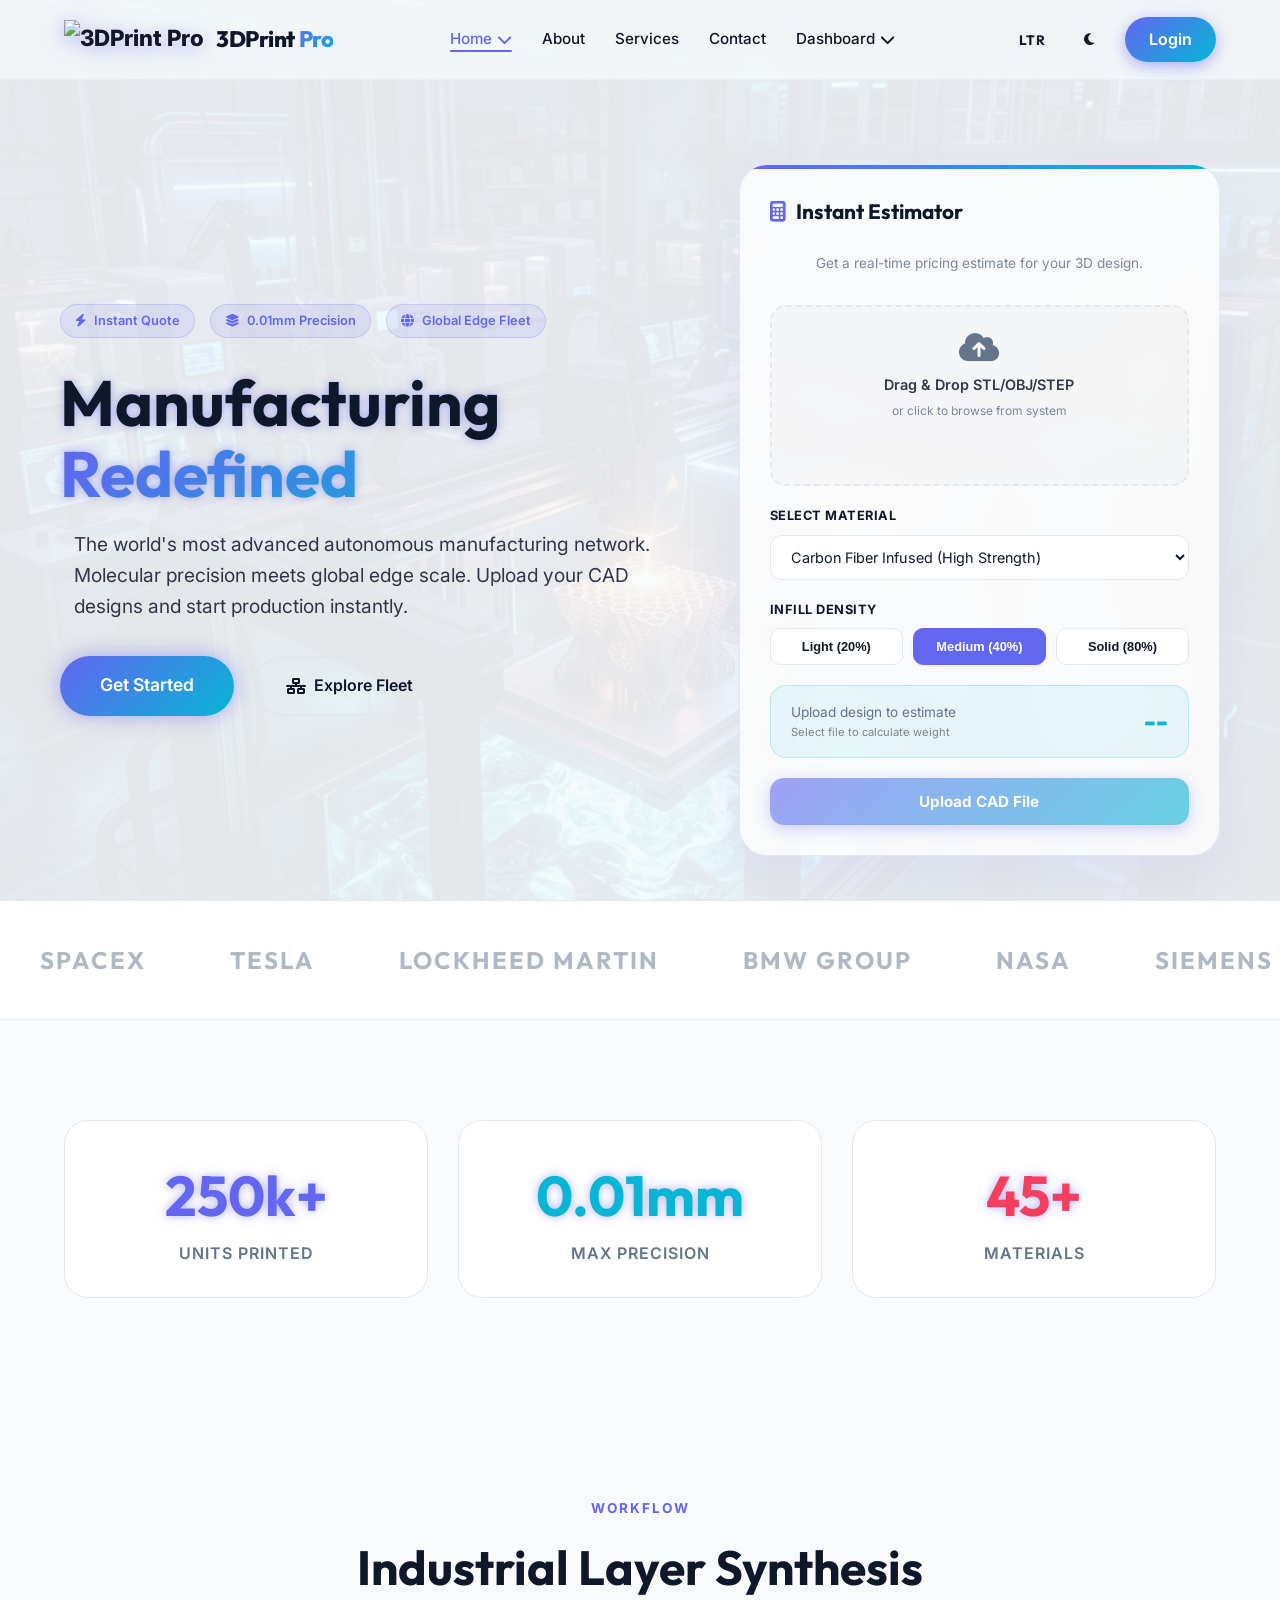
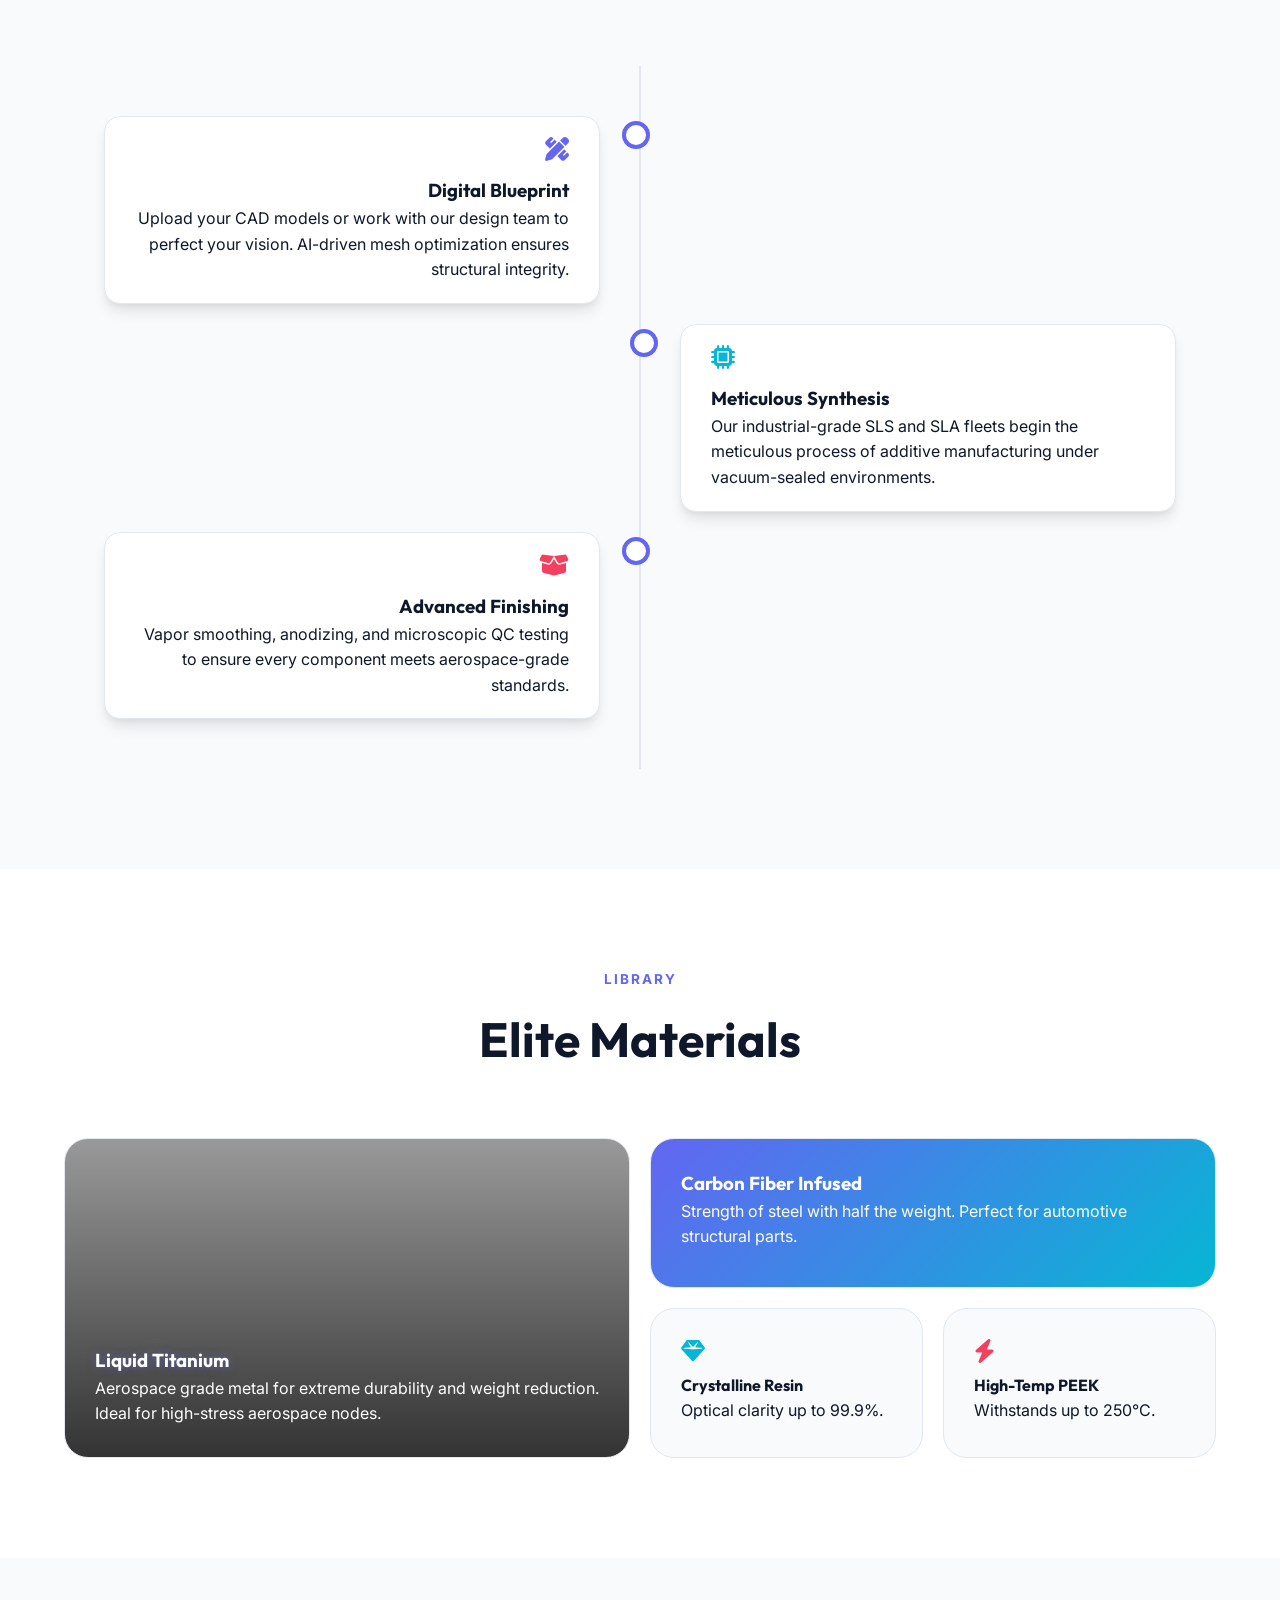
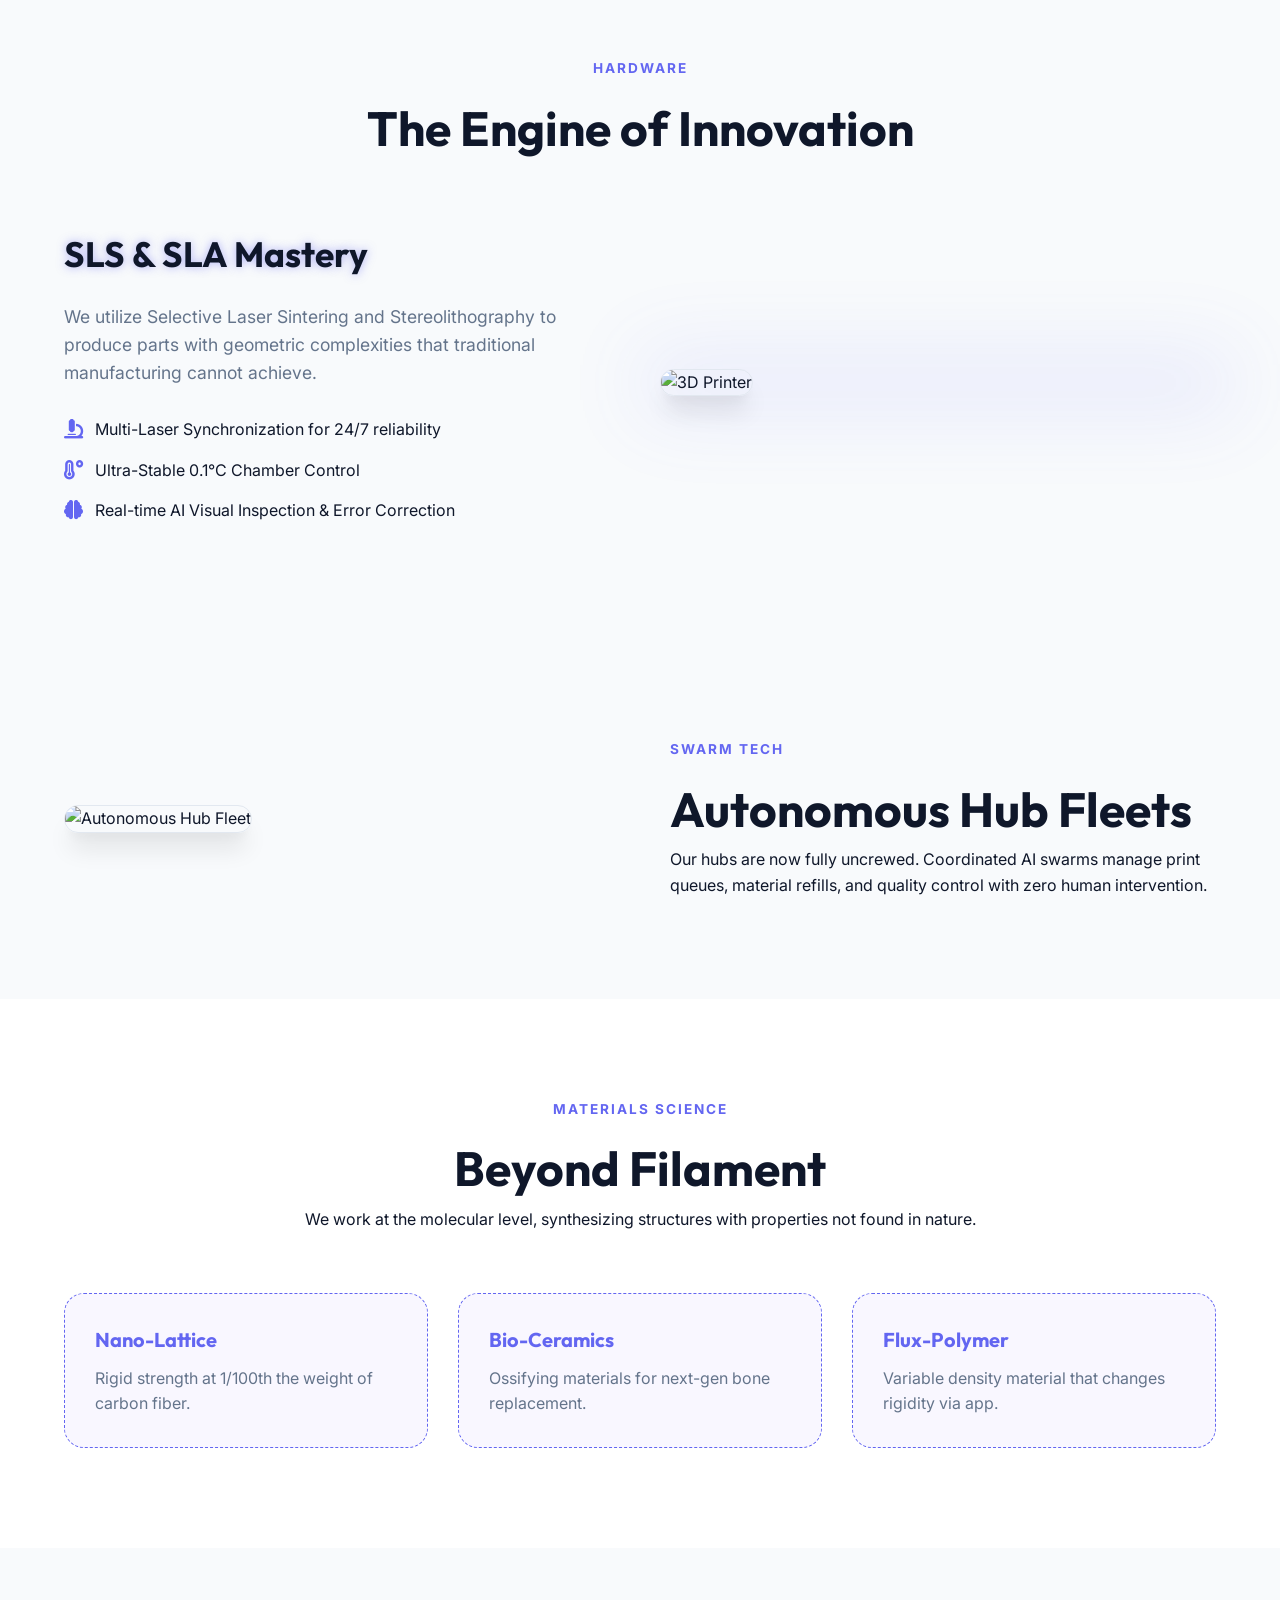
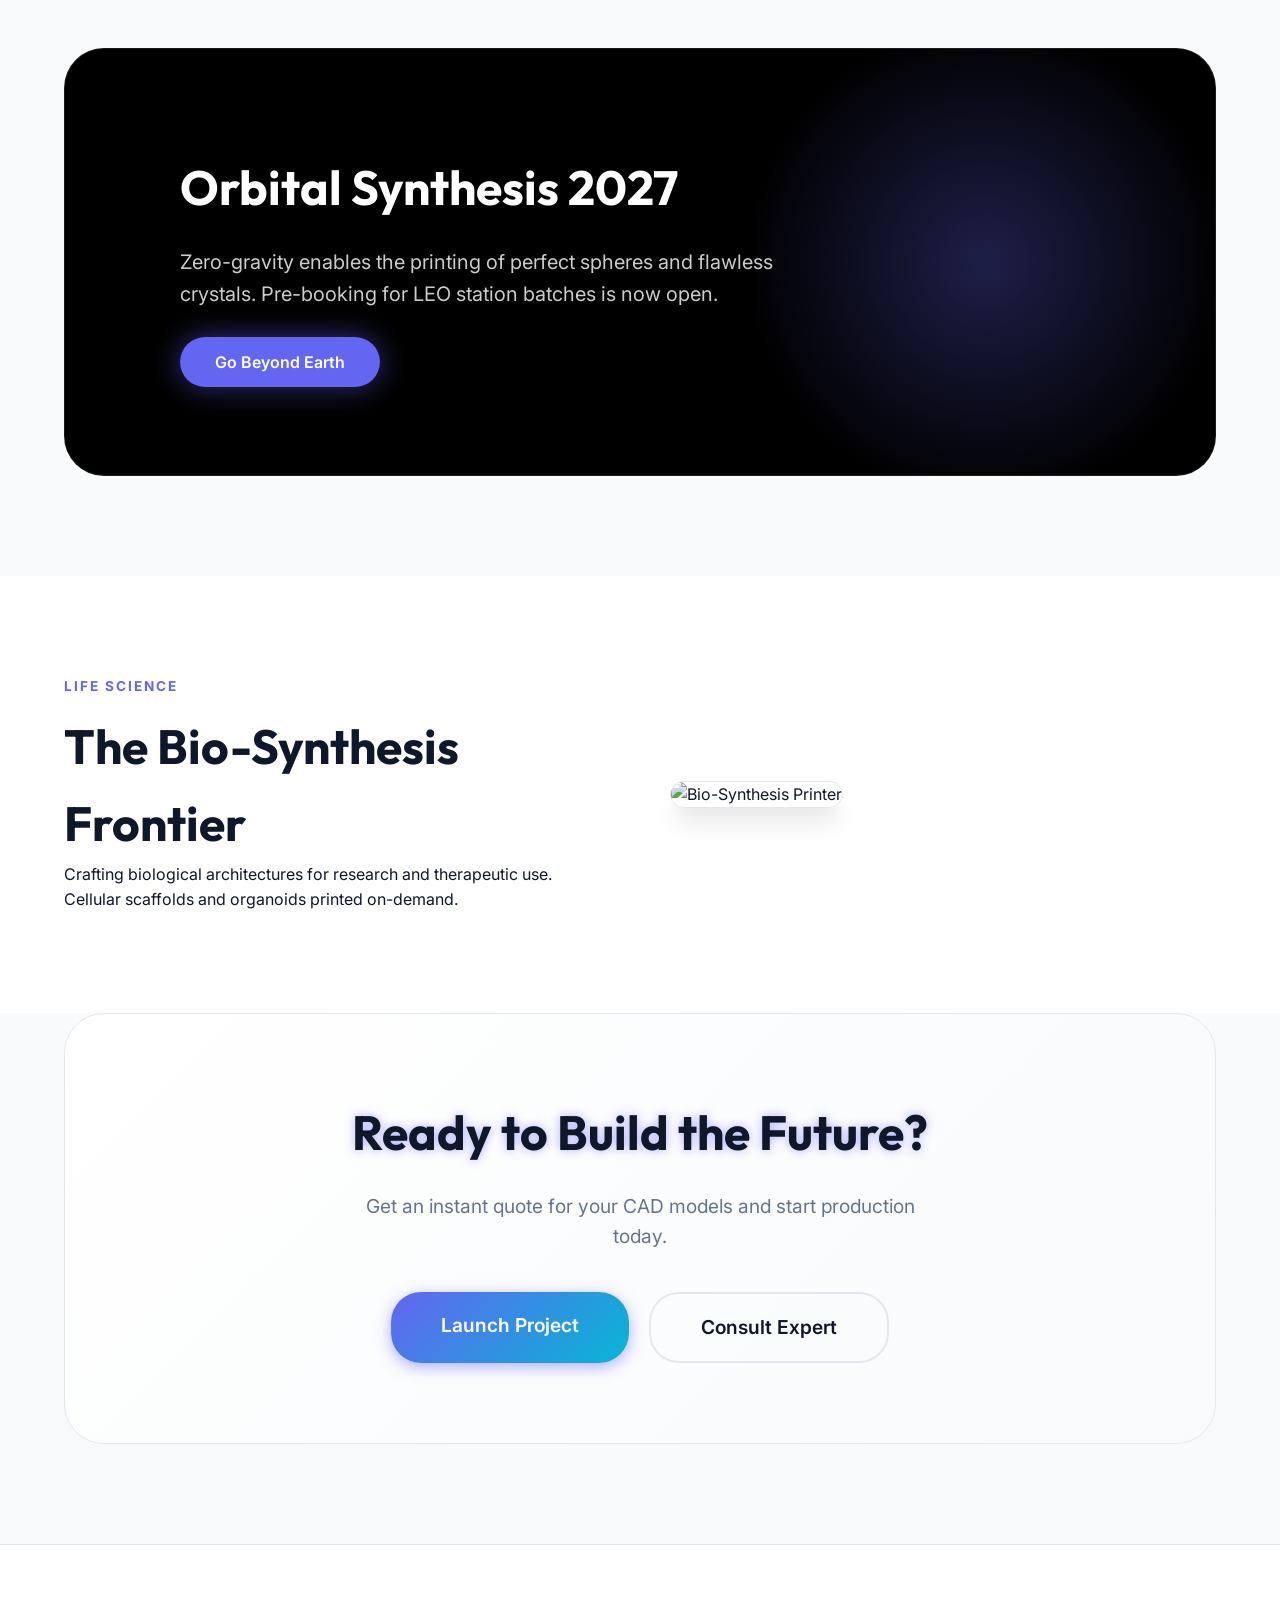
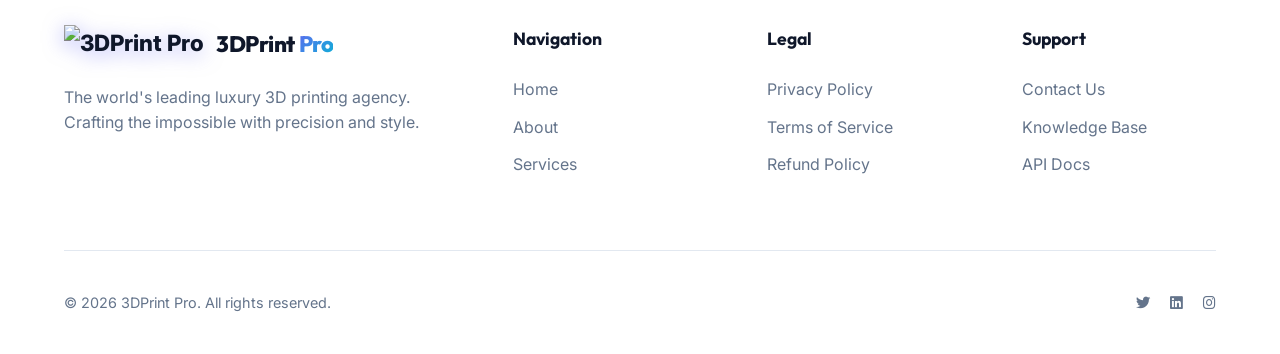
==== index.html @ a1fadb9b "Commit current website updates and assets" ====
<!DOCTYPE html>
<html lang="en">

<head>
    <meta charset="UTF-8">
    <meta name="viewport" content="width=device-width, initial-scale=1.0">
    <title>3DPrint Pro | The Future of Manufacturing</title>
    <link rel="icon" type="image/svg+xml" href="logo-icon.svg">
    <meta name="description"
        content="Premium 3D printing services with industrial precision and luxury design. Explore the future of additive manufacturing.">
    <style>
        html,
        body {
            overflow-x: hidden !important;
            max-width: 100% !important;
        }

        * {
            box-sizing: border-box;
            min-width: 0;
        }
    </style>
    <!-- Font Awesome for icons -->
    <link rel="stylesheet" href="https://cdnjs.cloudflare.com/ajax/libs/font-awesome/6.4.0/css/all.min.css">
    <link rel="stylesheet" href="index.css">
</head>

<body>

    <header>
        <a href="index.html" class="logo">
            <img src="logo-icon.svg" alt="3DPrint Pro" class="logo-icon">
            <span class="logo-text">3DPrint <span class="text-accent">Pro</span></span>
        </a>

        <nav>
            <div class="nav-item">
                <a href="#" class="nav-link active">Home <i class="fas fa-chevron-down"></i></a>
                <div class="dropdown">
                    <a href="index.html" class="dropdown-link">Home 1 (Enterprise Portal)</a>
                    <a href="home2.html" class="dropdown-link">Home 2 (Futuristic Hub)</a>
                </div>
            </div>
            <div class="nav-item">
                <a href="about.html" class="nav-link">About</a>
            </div>
            <div class="nav-item">
                <a href="services.html" class="nav-link">Services</a>
            </div>
            <div class="nav-item">
                <a href="contact.html" class="nav-link">Contact</a>
            </div>
            <div class="nav-item">
                <a href="user-dashboard.html" class="nav-link">Dashboard <i class="fas fa-chevron-down"></i></a>
                <div class="dropdown">
                    <a href="user-dashboard.html" class="dropdown-link">User Dashboard</a>
                    <a href="admin-dashboard.html" class="dropdown-link">Admin Dashboard</a>
                </div>
            </div>
        </nav>

        <div class="header-right">
            <button class="icon-btn" id="rtl-toggle" title="Switch RTL/LTR">LTR</button>
            <button class="icon-btn" id="theme-toggle" title="Toggle Theme"><i class="fas fa-moon"></i></button>
            <a href="login.html" class="login-btn">Login</a>
            <button class="hamburger" id="hamburger" aria-label="Toggle menu">
                <span></span><span></span><span></span>
            </button>
        </div>
    </header>

    <!-- Mobile Nav Drawer -->
    <div class="mobile-nav" id="mobile-nav">
        <div class="mobile-nav-overlay" id="mobile-nav-overlay"></div>
        <div class="mobile-nav-drawer">
            <button class="mobile-nav-link active" onclick="toggleMobileSub('home-sub',this)">
                Home <i class="fas fa-chevron-down"></i>
            </button>
            <div class="mobile-sub-group" id="home-sub">
                <a href="index.html" class="mobile-sub-link">Home 1 (Enterprise Portal)</a>
                <a href="home2.html" class="mobile-sub-link">Home 2 (Futuristic Hub)</a>
            </div>
            <a href="about.html" class="mobile-nav-link">About</a>
            <a href="services.html" class="mobile-nav-link">Services</a>
            <a href="contact.html" class="mobile-nav-link">Contact</a>
            <button class="mobile-nav-link" onclick="toggleMobileSub('dash-sub',this)">
                Dashboard <i class="fas fa-chevron-down"></i>
            </button>
            <div class="mobile-sub-group" id="dash-sub">
                <a href="user-dashboard.html" class="mobile-sub-link">User Dashboard</a>
                <a href="admin-dashboard.html" class="mobile-sub-link">Admin Dashboard</a>
            </div>
            <div class="mobile-nav-footer">
                <a href="login.html" class="login-btn" style="flex:1; text-align:center;">Login</a>
            </div>
        </div>
    </div>

    <main>
        <!-- Section 1: Hero -->
        <section class="hero cyber-grid" id="home" style="display: flex; align-items: center; justify-content: center; padding: 120px 0 80px;">
            <div class="hero-split-container reveal">
                <div class="hero-info-panel">
                    <div class="hero-badges">
                        <div class="hero-badge"><i class="fas fa-bolt"></i> Instant Quote</div>
                        <div class="hero-badge"><i class="fas fa-layer-group"></i> 0.01mm Precision</div>
                        <div class="hero-badge"><i class="fas fa-globe"></i> Global Edge Fleet</div>
                    </div>
                    <h1 class="glow-text">Manufacturing <br><span style="background: linear-gradient(135deg, var(--primary), var(--secondary)); -webkit-background-clip: text; -webkit-text-fill-color: transparent; background-clip: text;">Redefined</span></h1>
                    <p>The world's most advanced autonomous manufacturing network. Molecular precision meets global edge scale. Upload your CAD designs and start production instantly.</p>
                    <div style="display: flex; gap: 20px; flex-wrap: wrap;">
                        <a href="register.html" class="login-btn" style="padding: 15px 40px; font-size: 1.1rem; box-shadow: 0 0 20px var(--primary-glow);">Get Started</a>
                        <a href="services.html" class="secondary-btn" style="padding: 15px 30px;">
                            <i class="fas fa-network-wired"></i> Explore Fleet
                        </a>
                    </div>
                </div>

                <div class="mini-quote-card" id="mini-estimator-card">
                    <h3><i class="fas fa-calculator" style="color: var(--primary);"></i> Instant Estimator</h3>
                    <p style="font-size: 0.85rem; color: var(--text-muted); margin-bottom: 10px;">Get a real-time pricing estimate for your 3D design.</p>

                    <!-- Drag & Drop Zone -->
                    <div class="quote-upload-zone" id="quote-drop-zone">
                        <i class="fas fa-cloud-upload-alt"></i>
                        <p style="font-size: 0.9rem; font-weight: 600; margin-bottom: 5px;">Drag & Drop STL/OBJ/STEP</p>
                        <p style="font-size: 0.75rem; color: var(--text-muted);">or click to browse from system</p>
                        <input type="file" id="quote-file-input" accept=".stl,.obj,.step,.stp" style="display: none;">
                    </div>

                    <!-- File Info (Hidden by default) -->
                    <div class="quote-file-info" id="quote-file-info-panel">
                        <div style="display: flex; align-items: center; gap: 8px;">
                            <i class="fas fa-file-alt" style="color: var(--primary); font-size: 1.1rem;"></i>
                            <span id="quote-file-name" style="font-weight: 600; text-overflow: ellipsis; overflow: hidden; white-space: nowrap; max-width: 180px;">model.stl</span>
                        </div>
                        <button id="quote-file-remove" style="background: none; border: none; color: var(--accent); cursor: pointer; padding: 4px;"><i class="fas fa-times"></i></button>
                    </div>

                    <!-- Material Picker -->
                    <div>
                        <label style="font-size: 0.8rem; font-weight: 700; margin-bottom: 8px; display: block; text-transform: uppercase; letter-spacing: 0.5px;">Select Material</label>
                        <select class="quote-select" id="quote-material-select">
                            <option value="pla" data-rate="0.15">PLA+ (Standard Glossy)</option>
                            <option value="carbon" data-rate="0.45" selected>Carbon Fiber Infused (High Strength)</option>
                            <option value="titanium" data-rate="1.20">Liquid Titanium (Aerospace Metal)</option>
                            <option value="resin" data-rate="0.55">Crystalline Resin (Clear Optical)</option>
                            <option value="peek" data-rate="0.95">High-Temp PEEK (Industrial Grade)</option>
                        </select>
                    </div>

                    <!-- Infill Density -->
                    <div>
                        <label style="font-size: 0.8rem; font-weight: 700; margin-bottom: 8px; display: block; text-transform: uppercase; letter-spacing: 0.5px;">Infill Density</label>
                        <div class="quote-infill-options">
                            <button type="button" class="quote-infill-btn" data-infill="0.2">Light (20%)</button>
                            <button type="button" class="quote-infill-btn active" data-infill="0.4">Medium (40%)</button>
                            <button type="button" class="quote-infill-btn" data-infill="0.8">Solid (80%)</button>
                        </div>
                    </div>

                    <!-- Estimated Price Box -->
                    <div class="quote-price-box">
                        <div class="quote-price-label">
                            <div id="quote-price-title">Upload design to estimate</div>
                            <div id="quote-calc-details">Select file to calculate weight</div>
                        </div>
                        <div class="quote-price-value" id="quote-price-display">--</div>
                    </div>

                    <!-- Action Button -->
                    <button class="quote-submit-btn" id="quote-submit-btn" style="opacity: 0.6; cursor: not-allowed;" disabled>Upload CAD File</button>
                </div>
            </div>
        </section>

        <!-- Marquee: Trusted By -->
        <div class="marquee">
            <div class="marquee-content">
                <span>SpaceX</span>
                <span>Tesla</span>
                <span>Lockheed Martin</span>
                <span>BMW Group</span>
                <span>NASA</span>
                <span>Siemens</span>
                <span>Airbus</span>
                <span>SpaceX</span>
                <span>Tesla</span>
                <span>Lockheed Martin</span>
                <span>BMW Group</span>
                <span>NASA</span>
                <span>Siemens</span>
                <span>Airbus</span>
            </div>
        </div>

        <!-- Section 2: Stats -->
        <section id="stats" class="reveal">
            <div class="grid-3">
                <div class="bento-item" style="text-align: center;">
                    <h2 class="glow-text" style="font-size: 3.5rem; color: var(--primary);">250k+</h2>
                    <p style="color: var(--text-muted); font-weight: 600; text-transform: uppercase; letter-spacing: 1px;">Units Printed</p>
                </div>
                <div class="bento-item" style="text-align: center;">
                    <h2 class="glow-text" style="font-size: 3.5rem; color: var(--secondary);">0.01mm</h2>
                    <p style="color: var(--text-muted); font-weight: 600; text-transform: uppercase; letter-spacing: 1px;">Max Precision</p>
                </div>
                <div class="bento-item" style="text-align: center;">
                    <h2 class="glow-text" style="font-size: 3.5rem; color: var(--accent);">45+</h2>
                    <p style="color: var(--text-muted); font-weight: 600; text-transform: uppercase; letter-spacing: 1px;">Materials</p>
                </div>
            </div>
        </section>

        <!-- Section 3: The Process -->
        <section id="process" class="reveal">
            <div class="section-head">
                <span class="section-tag">Workflow</span>
                <h2 class="section-title">Industrial Layer Synthesis</h2>
            </div>
            <div class="timeline">
                <div class="timeline-item left">
                    <div class="timeline-content">
                        <i class="fas fa-pencil-ruler" style="font-size: 1.5rem; color: var(--primary); margin-bottom: 15px;"></i>
                        <h3>Digital Blueprint</h3>
                        <p>Upload your CAD models or work with our design team to perfect your vision. AI-driven mesh optimization ensures structural integrity.</p>
                    </div>
                </div>
                <div class="timeline-item right">
                    <div class="timeline-content">
                        <i class="fas fa-microchip" style="font-size: 1.5rem; color: var(--secondary); margin-bottom: 15px;"></i>
                        <h3>Meticulous Synthesis</h3>
                        <p>Our industrial-grade SLS and SLA fleets begin the meticulous process of additive manufacturing under vacuum-sealed environments.</p>
                    </div>
                </div>
                <div class="timeline-item left">
                    <div class="timeline-content">
                        <i class="fas fa-box-open" style="font-size: 1.5rem; color: var(--accent); margin-bottom: 15px;"></i>
                        <h3>Advanced Finishing</h3>
                        <p>Vapor smoothing, anodizing, and microscopic QC testing to ensure every component meets aerospace-grade standards.</p>
                    </div>
                </div>
            </div>
        </section>

        <!-- Section 4: Materials Showcase -->
        <section id="materials" style="background: var(--bg-card);" class="reveal">
            <div class="section-head">
                <span class="section-tag">Library</span>
                <h2 class="section-title">Elite Materials</h2>
            </div>
            <div class="bento-grid">
                <div class="bento-item col-span-2 row-span-2" style="background: linear-gradient(rgba(0,0,0,0.4), rgba(0,0,0,0.8)), url('d1.webp'); background-size: cover; color: white; display: flex; flex-direction: column; justify-content: flex-end;">
                    <h3 class="glow-text">Liquid Titanium</h3>
                    <p>Aerospace grade metal for extreme durability and weight reduction. Ideal for high-stress aerospace nodes.</p>
                </div>
                <div class="bento-item col-span-2" style="background: linear-gradient(135deg, var(--primary), var(--secondary)); color: white;">
                    <h3>Carbon Fiber Infused</h3>
                    <p>Strength of steel with half the weight. Perfect for automotive structural parts.</p>
                </div>
                <div class="bento-item" style="background: var(--bg-main);">
                    <i class="fas fa-gem" style="font-size: 1.5rem; color: var(--secondary); margin-bottom: 10px;"></i>
                    <h4>Crystalline Resin</h4>
                    <p>Optical clarity up to 99.9%.</p>
                </div>
                <div class="bento-item" style="background: var(--bg-main);">
                    <i class="fas fa-bolt" style="font-size: 1.5rem; color: var(--accent); margin-bottom: 10px;"></i>
                    <h4>High-Temp PEEK</h4>
                    <p>Withstands up to 250°C.</p>
                </div>
            </div>
        </section>

        <!-- Section 5: Technology Stack -->
        <section id="tech" class="reveal">
            <div class="section-head">
                <span class="section-tag">Hardware</span>
                <h2 class="section-title">The Engine of Innovation</h2>
            </div>
            <div style="display: flex; flex-wrap: wrap; gap: 40px; align-items: center;">
                <div style="flex: 1; min-width: 300px;">
                    <h3 class="glow-text" style="font-size: 2.2rem; margin-bottom: 20px;">SLS & SLA Mastery</h3>
                    <p style="margin-bottom: 30px; font-size: 1.1rem; color: var(--text-muted);">We utilize Selective Laser Sintering and Stereolithography to
                        produce parts with geometric complexities that traditional manufacturing cannot achieve.</p>
                    <ul style="list-style: none;">
                        <li style="margin-bottom: 15px; display: flex; align-items: center; gap: 12px;">
                            <i class="fas fa-microscope" style="color: var(--primary); font-size: 1.2rem;"></i>
                            <span>Multi-Laser Synchronization for 24/7 reliability</span>
                        </li>
                        <li style="margin-bottom: 15px; display: flex; align-items: center; gap: 12px;">
                            <i class="fas fa-temperature-high" style="color: var(--primary); font-size: 1.2rem;"></i>
                            <span>Ultra-Stable 0.1°C Chamber Control</span>
                        </li>
                        <li style="margin-bottom: 15px; display: flex; align-items: center; gap: 12px;">
                            <i class="fas fa-brain" style="color: var(--primary); font-size: 1.2rem;"></i>
                            <span>Real-time AI Visual Inspection & Error Correction</span>
                        </li>
                    </ul>
                </div>
                <div style="flex: 1; min-width: 300px; position: relative;">
                    <div style="position: absolute; inset: -20px; background: var(--primary-glow); filter: blur(40px); opacity: 0.2; z-index: -1;"></div>
                    <img src="3de.webp"
                        alt="3D Printer"
                        style="width: 100%; border-radius: 32px; box-shadow: var(--shadow-lg); border: 1px solid var(--border);">
                </div>
            </div>
        </section>

        <!-- Section 6: Autonomous Fleet -->
        <section id="fleet" class="reveal">
            <div style="display: flex; gap: 60px; align-items: center; flex-wrap: wrap;">
                <div style="flex: 1; min-width: 300px;">
                    <img src="3d8.jpg" alt="Autonomous Hub Fleet" style="width: 100%; border-radius: 40px; border: 1px solid var(--border); box-shadow: var(--shadow-lg);">
                </div>
                <div style="flex: 1; min-width: 300px;">
                    <span class="section-tag">Swarm Tech</span>
                    <h2 class="section-title">Autonomous Hub Fleets</h2>
                    <p>Our hubs are now fully uncrewed. Coordinated AI swarms manage print queues, material refills, and quality control with zero human intervention.</p>
                </div>
            </div>
        </section>

        <!-- Section 7: Molecular Synthesis -->
        <section id="molecular" style="background: var(--bg-card);" class="reveal">
            <div class="section-head">
                <span class="section-tag">Materials Science</span>
                <h2 class="section-title">Beyond Filament</h2>
                <p>We work at the molecular level, synthesizing structures with properties not found in nature.</p>
            </div>
            <div class="grid-3">
                <div class="card" style="background: rgba(139, 92, 246, 0.05); border: 1px dashed var(--primary); padding: 30px; border-radius: 20px;">
                    <h4 style="font-size: 1.25rem; margin-bottom: 10px; color: var(--primary);">Nano-Lattice</h4>
                    <p style="color: var(--text-muted);">Rigid strength at 1/100th the weight of carbon fiber.</p>
                </div>
                <div class="card" style="background: rgba(139, 92, 246, 0.05); border: 1px dashed var(--primary); padding: 30px; border-radius: 20px;">
                    <h4 style="font-size: 1.25rem; margin-bottom: 10px; color: var(--primary);">Bio-Ceramics</h4>
                    <p style="color: var(--text-muted);">Ossifying materials for next-gen bone replacement.</p>
                </div>
                <div class="card" style="background: rgba(139, 92, 246, 0.05); border: 1px dashed var(--primary); padding: 30px; border-radius: 20px;">
                    <h4 style="font-size: 1.25rem; margin-bottom: 10px; color: var(--primary);">Flux-Polymer</h4>
                    <p style="color: var(--text-muted);">Variable density material that changes rigidity via app.</p>
                </div>
            </div>
        </section>

        <!-- Section 8: Orbital Mfg -->
        <section id="orbital" class="reveal">
            <div style="background: #000; border-radius: 40px; padding: 100px 10%; color: white; position: relative; overflow: hidden; border: 1px solid rgba(255,255,255,0.1);">
                <div style="position: absolute; right: 0; top: -10%; width: 40%; height: 120%; background: radial-gradient(circle, var(--primary), transparent 70%); opacity: 0.3; pointer-events: none;"></div>
                <h2 class="section-title" style="color: white; font-size: 3rem;">Orbital Synthesis 2027</h2>
                <p style="font-size: 1.25rem; max-width: 600px; margin: 20px 0 40px; opacity: 0.8;">Zero-gravity enables the printing of perfect spheres and flawless crystals. Pre-booking for LEO station batches is now open.</p>
                <a href="register.html" class="login-btn" style="background: var(--primary); border: none; padding: 15px 35px; box-shadow: 0 0 30px var(--primary-glow);">Go Beyond Earth</a>
            </div>
        </section>

        <!-- Section 9: Bio-Printing -->
        <section id="biosynthesis" style="background: var(--bg-card);" class="reveal">
            <div style="display: flex; gap: 60px; align-items: center; flex-wrap: wrap-reverse;">
                <div style="flex: 1; min-width: 300px;">
                    <span class="section-tag">Life Science</span>
                    <h2 class="section-title">The Bio-Synthesis Frontier</h2>
                    <p>Crafting biological architectures for research and therapeutic use. Cellular scaffolds and organoids printed on-demand.</p>
                </div>
                <div style="flex: 1; min-width: 300px;">
                    <img src="3d6.webp" alt="Bio-Synthesis Printer" style="width: 100%; border-radius: 40px; border: 1px solid var(--border); box-shadow: var(--shadow-lg);">
                </div>
            </div>
        </section>

        <!-- CTA Banner -->
        <section class="reveal" style="padding: 0 5% 100px;">
            <div style="background: linear-gradient(135deg, var(--bg-card), var(--bg-main)); border: 1px solid var(--border); border-radius: 40px; padding: 80px 40px; text-align: center; position: relative; overflow: hidden;" class="cyber-grid">
                <div style="position: relative; z-index: 1;">
                    <h2 class="glow-text" style="font-size: 3rem; margin-bottom: 20px;">Ready to Build the Future?</h2>
                    <p style="max-width: 600px; margin: 0 auto 40px; font-size: 1.2rem; color: var(--text-muted);">Get an instant quote for your CAD models and start production today.</p>
                    <div style="display: flex; gap: 20px; justify-content: center; flex-wrap: wrap;">
                        <a href="register.html" class="login-btn" style="padding: 18px 50px; font-size: 1.2rem;">Launch Project</a>
                        <a href="contact.html" class="secondary-btn" style="padding: 18px 50px; font-size: 1.2rem;">Consult Expert</a>
                    </div>
                </div>
            </div>
        </section>
    </main>

    <footer>
        <div class="footer-grid">
            <div class="footer-about">
                <a href="index.html" class="logo footer-logo">
                    <img src="logo-icon.svg" alt="3DPrint Pro" class="logo-icon">
                    <span class="logo-text">3DPrint <span class="text-accent">Pro</span></span>
                </a>
                <p style="color: var(--text-muted);">The world's leading luxury 3D printing agency. Crafting the
                    impossible with precision and style.</p>
            </div>
            <div class="footer-links">
                <h4>Navigation</h4>
                <ul>
                    <li><a href="index.html">Home</a></li>
                    <li><a href="about.html">About</a></li>
                    <li><a href="services.html">Services</a></li>
                </ul>
            </div>
            <div class="footer-links">
                <h4>Legal</h4>
                <ul>
                    <li><a href="#">Privacy Policy</a></li>
                    <li><a href="#">Terms of Service</a></li>
                    <li><a href="#">Refund Policy</a></li>
                </ul>
            </div>
            <div class="footer-links">
                <h4>Support</h4>
                <ul>
                    <li><a href="contact.html">Contact Us</a></li>
                    <li><a href="#">Knowledge Base</a></li>
                    <li><a href="#">API Docs</a></li>
                </ul>
            </div>
        </div>
        <div class="footer-bottom">
            <p>&copy; 2026 3DPrint Pro. All rights reserved.</p>
            <div style="display: flex; gap: 20px;">
                <a href="#" style="color: var(--text-muted);"><i class="fab fa-twitter"></i></a>
                <a href="#" style="color: var(--text-muted);"><i class="fab fa-linkedin"></i></a>
                <a href="#" style="color: var(--text-muted);"><i class="fab fa-instagram"></i></a>
            </div>
        </div>
    </footer>

    <script src="index.js"></script>
    <script>
        // Mobile nav
        const hamburger = document.getElementById('hamburger');
        const mobileNav = document.getElementById('mobile-nav');
        const overlay = document.getElementById('mobile-nav-overlay');
        hamburger.addEventListener('click', () => {
            hamburger.classList.toggle('open');
            mobileNav.classList.toggle('open');
            document.body.style.overflow = mobileNav.classList.contains('open') ? 'hidden' : '';
        });
        overlay.addEventListener('click', () => {
            hamburger.classList.remove('open');
            mobileNav.classList.remove('open');
            document.body.style.overflow = '';
        });
        function toggleMobileSub(id, btn) {
            const sub = document.getElementById(id);
            sub.classList.toggle('open');
            btn.classList.toggle('active');
        }
    </script>
</body>

</html>
---- index.css ----
@import url('https://fonts.googleapis.com/css2?family=Outfit:wght@300;400;600;700;800&family=Inter:wght@300;400;500;600&display=swap');

:root {
    /* Color Palette - Light Mode */
    --primary: #6366f1;
    --primary-glow: rgba(99, 102, 241, 0.5);
    --secondary: #06b6d4;
    --accent: #f43f5e;
    --bg-main: #f8fafc;
    --bg-card: #ffffff;
    --text-main: #0f172a;
    --text-muted: #64748b;
    --border: #e2e8f0;
    --header-bg: rgba(255, 255, 255, 0.8);
    
    /* Initial Header Variables for transparent scroll state */
    --header-bg-init: rgba(248, 250, 252, 0.65);
    --header-border-init: rgba(226, 232, 240, 0.5);
    --header-blur-init: 12px;

    /* Brand Identity */
    --logo-primary: #6366f1;
    --logo-secondary: #06b6d4;

    /* Transitions */
    --transition: all 0.4s cubic-bezier(0.23, 1, 0.32, 1);
    --shadow-sm: 0 2px 4px rgba(0,0,0,0.05);
    --shadow-md: 0 10px 15px -3px rgba(0,0,0,0.1), 0 4px 6px -2px rgba(0,0,0,0.05);
    --shadow-lg: 0 20px 25px -5px rgba(0,0,0,0.1), 0 10px 10px -5px rgba(0,0,0,0.04);
    --shadow-glow: 0 0 20px var(--primary-glow);
    
    /* Hero Overlay Theme Gradient */
    --hero-overlay: linear-gradient(rgba(248, 250, 252, 0.92), rgba(248, 250, 252, 0.92));
}

[data-theme="dark"] {
    --primary: #818cf8;
    --primary-glow: rgba(129, 140, 248, 0.3);
    --secondary: #22d3ee;
    --bg-main: #020617;
    --bg-card: #0f172a;
    --text-main: #f8fafc;
    --text-muted: #94a3b8;
    --border: #1e293b;
    --header-bg: rgba(2, 6, 23, 0.8);
    
    /* Initial Header Variables for transparent scroll state */
    --header-bg-init: rgba(2, 6, 23, 0.5);
    --header-border-init: rgba(30, 41, 59, 0.5);
    --header-blur-init: 12px;
    
    /* Hero Overlay Theme Gradient */
    --hero-overlay: linear-gradient(rgba(2, 6, 23, 0.85), rgba(2, 6, 23, 0.85));
}



html {
    overflow-x: hidden;
}

* {
    margin: 0;
    padding: 0;
    box-sizing: border-box;
    min-width: 0;
    /* Prevents flex/grid children from overflowing their container */
}

body {
    font-family: 'Inter', sans-serif;
    background-color: var(--bg-main);
    color: var(--text-main);
    line-height: 1.6;
    transition: var(--transition);
    overflow-x: hidden;
    /* NOTE: do NOT add position:relative here — it breaks overflow-x:hidden containment */
}

h1,
h2,
h3,
h4,
.brand {
    font-family: 'Outfit', sans-serif;
    font-weight: 700;
}

/* Glassmorphism Utilities */
.glass {
    background: var(--header-bg);
    backdrop-filter: blur(12px);
    -webkit-backdrop-filter: blur(12px);
    border: 1px solid var(--border);
}

.cyber-grid {
    background-image: 
        linear-gradient(var(--border) 1px, transparent 1px),
        linear-gradient(90deg, var(--border) 1px, transparent 1px);
    background-size: 40px 40px;
    background-position: center center;
}

[data-theme="dark"] .cyber-grid {
    background-image: 
        linear-gradient(rgba(255,255,255,0.03) 1px, transparent 1px),
        linear-gradient(90deg, rgba(255,255,255,0.03) 1px, transparent 1px);
}

.glow-text {
    text-shadow: 0 0 10px var(--primary-glow);
}

.bento-grid {
    display: grid;
    grid-template-columns: repeat(4, 1fr);
    grid-auto-rows: minmax(150px, auto);
    gap: 20px;
}

.bento-item {
    background: var(--bg-card);
    border: 1px solid var(--border);
    border-radius: 24px;
    padding: 30px;
    transition: var(--transition);
    position: relative;
    overflow: hidden;
}

.bento-item:hover {
    transform: translateY(-5px);
    border-color: var(--primary);
    box-shadow: var(--shadow-lg);
}

.bento-item::before {
    content: '';
    position: absolute;
    top: 0;
    left: 0;
    width: 100%;
    height: 100%;
    background: radial-gradient(circle at var(--mouse-x, 50%) var(--mouse-y, 50%), var(--primary-glow), transparent 60%);
    opacity: 0;
    transition: opacity 0.3s;
    pointer-events: none;
    z-index: 0;
}

.bento-item:hover::before {
    opacity: 0.1;
}

.bento-item > * {
    position: relative;
    z-index: 1;
}

.col-span-2 { grid-column: span 2; }
.row-span-2 { grid-row: span 2; }

@media (max-width: 992px) {
    .bento-grid {
        grid-template-columns: repeat(2, 1fr);
    }
}

@media (max-width: 600px) {
    .bento-grid {
        grid-template-columns: 1fr;
    }
    .col-span-2 { grid-column: span 1; }
}

/* Header Styles */
header {
    position: fixed;
    top: 0;
    left: 0;
    width: 100%;
    z-index: 1000;
    height: 80px;
    display: flex;
    align-items: center;
    justify-content: space-between;
    padding: 0 5%;
    transition: var(--transition);
    
    /* Frosted glass overlay initially for high readability */
    background: var(--header-bg-init);
    backdrop-filter: blur(var(--header-blur-init));
    -webkit-backdrop-filter: blur(var(--header-blur-init));
    border-bottom: 1px solid var(--header-border-init);
}

.logo {
    display: flex;
    align-items: center;
    gap: 12px;
    font-size: 1.4rem;
    font-weight: 800;
    color: var(--text-main);
    text-decoration: none;
    transition: var(--transition);
}

.logo-icon {
    height: 40px;
    width: auto;
    filter: drop-shadow(0 4px 10px var(--primary-glow));
    transition: var(--transition);
}

.logo:hover .logo-icon {
    transform: scale(1.1) rotate(5deg);
}

.logo-text {
    font-family: 'Outfit', sans-serif;
    letter-spacing: -0.5px;
    display: flex;
    align-items: center;
}

.logo-text .text-accent {
    color: var(--logo-primary);
    background: linear-gradient(135deg, var(--logo-primary), var(--logo-secondary));
    -webkit-background-clip: text;
    background-clip: text;
    -webkit-text-fill-color: transparent;
    margin-left: 4px;
}

/* Navigation */
nav {
    display: flex;
    gap: 30px;
    align-items: center;
}

.nav-item {
    position: relative;
    padding: 10px 0;
}

.nav-link {
    text-decoration: none;
    color: var(--text-main);
    font-weight: 500;
    font-size: 0.95rem;
    transition: var(--transition);
    display: flex;
    align-items: center;
    gap: 5px;
}

.nav-link:hover,
.nav-link.active {
    color: var(--primary);
}

.nav-link.active {
    position: relative;
}

.nav-link.active::after {
    content: '';
    position: absolute;
    bottom: 0;
    left: 0;
    width: 100%;
    height: 2px;
    background: var(--primary);
    border-radius: 2px;
}

/* Dropdowns */
.dropdown {
    position: absolute;
    top: 100%;
    left: 50%;
    transform: translateX(-50%) translateY(10px);
    background: var(--bg-card);
    border: 1px solid var(--border);
    border-radius: 12px;
    min-width: 200px;
    box-shadow: 0 10px 25px rgba(0, 0, 0, 0.1);
    opacity: 0;
    visibility: hidden;
    transition: var(--transition);
    padding: 10px 0;
}

.nav-item:hover .dropdown {
    opacity: 1;
    visibility: visible;
    transform: translateX(-50%) translateY(0);
}

.dropdown-link {
    display: block;
    padding: 12px 20px;
    color: var(--text-main);
    text-decoration: none;
    font-size: 0.9rem;
    transition: var(--transition);
}

.dropdown-link:hover {
    background: var(--bg-main);
    color: var(--primary);
    padding-left: 25px;
}

/* Header Right */
.header-right {
    display: flex;
    align-items: center;
    gap: 15px;
}


.icon-btn {
    background: none;
    border: none;
    color: var(--text-main);
    cursor: pointer;
    font-size: 1.1rem;
    display: flex;
    align-items: center;
    justify-content: center;
    width: 42px;
    height: 42px;
    border-radius: 50%;
    transition: var(--transition);
    border: 1px solid transparent;
    font-weight: 700;
    font-family: 'Outfit', sans-serif;
    letter-spacing: 0.5px;
    font-size: 0.85rem;
}

.icon-btn:hover {
    background: var(--bg-card);
    border-color: var(--border);
    color: var(--primary);
}

.login-btn {
    background: linear-gradient(135deg, var(--logo-primary), var(--logo-secondary));
    color: white;
    padding: 10px 24px;
    border-radius: 30px;
    text-decoration: none;
    font-weight: 600;
    transition: var(--transition);
    box-shadow: 0 4px 15px var(--primary-glow);
}

.login-btn:hover {
    transform: translateY(-2px);
    box-shadow: 0 6px 20px var(--primary-glow);
}

.secondary-btn {
    padding: 12px 32px;
    border-radius: 30px;
    border: 2px solid var(--border);
    color: var(--text-main);
    text-decoration: none !important;
    font-weight: 600;
    transition: var(--transition);
    display: flex;
    align-items: center;
    gap: 8px;
    background: transparent;
}

.secondary-btn:hover {
    border-color: var(--primary);
    color: var(--primary);
    transform: translateY(-2px);
    box-shadow: 0 5px 15px rgba(0, 0, 0, 0.05);
}

/* Hero Section */
.hero {
    height: 100vh;
    display: flex;
    align-items: center;
    justify-content: center;
    text-align: center;
    padding: 0 5%;
    background-image: var(--hero-overlay),
        url('hero_home1_1778835742831.png');
    background-size: cover;
    background-position: center;
    background-repeat: no-repeat;
    position: relative;
    overflow: hidden;
    width: 100%;
    max-width: 100%;
}

.hero-content {
    max-width: 900px;
    z-index: 2;
}

.hero h1 {
    font-size: clamp(2.5rem, 8vw, 5rem);
    line-height: 1.1;
    margin-bottom: 24px;
}

.hero p {
    font-size: 1.25rem;
    color: var(--text-main);
    opacity: 0.85;
    max-width: 600px;
    margin: 0 auto 40px;
}

/* Section Common Styles */
section {
    padding: 100px 5%;
}

.section-head {
    text-align: center;
    margin-bottom: 60px;
}

.section-tag {
    color: var(--primary);
    text-transform: uppercase;
    font-weight: 700;
    letter-spacing: 2px;
    font-size: 0.85rem;
    margin-bottom: 10px;
    display: block;
}

.section-title {
    font-size: clamp(2rem, 5vw, 3rem);
    color: var(--text-main);
}

/* Grid Layouts */
.grid-3 {
    display: grid;
    /* min(300px, 100%) ensures cells never force the grid wider than its container */
    grid-template-columns: repeat(auto-fit, minmax(min(300px, 100%), 1fr));
    gap: 30px;
}

/* Cards */
.card {
    background: var(--bg-card);
    border: 1px solid var(--border);
    padding: 40px;
    border-radius: 24px;
    transition: var(--transition);
}

.card:hover {
    transform: translateY(-10px);
    border-color: var(--primary);
    box-shadow: 0 20px 40px rgba(0, 0, 0, 0.05);
}

/* Footer */
footer {
    background: var(--bg-card);
    padding: 80px 5% 40px;
    border-top: 1px solid var(--border);
}

.footer-grid {
    display: grid;
    grid-template-columns: 2fr 1fr 1fr 1fr;
    gap: 60px;
    margin-bottom: 60px;
}

.footer-logo {
    margin-bottom: 20px;
}

.footer-links h4 {
    margin-bottom: 24px;
    font-size: 1.1rem;
}

.footer-links ul {
    list-style: none;
}

.footer-links li {
    margin-bottom: 12px;
}

.footer-links a {
    text-decoration: none;
    color: var(--text-muted);
    transition: var(--transition);
}

.footer-links a:hover {
    color: var(--primary);
}

.footer-bottom {
    padding-top: 40px;
    border-top: 1px solid var(--border);
    display: flex;
    justify-content: space-between;
    align-items: center;
    color: var(--text-muted);
    font-size: 0.9rem;
}

/* Animations */
@keyframes fadeIn {
    from {
        opacity: 0;
        transform: translateY(20px);
    }

    to {
        opacity: 1;
        transform: translateY(0);
    }
}

.reveal {
    opacity: 0;
    transform: translateY(30px);
    transition: all 0.8s ease-out;
}

.reveal.active {
    opacity: 1;
    transform: translateY(0);
}

/* Marquee */
.marquee {
    overflow: hidden;
    white-space: nowrap;
    position: relative;
    padding: 40px 0;
    background: var(--bg-card);
    border-top: 1px solid var(--border);
    border-bottom: 1px solid var(--border);
}

.marquee-content {
    display: inline-block;
    animation: marquee 30s linear infinite;
}

.marquee-content span {
    display: inline-block;
    padding: 0 40px;
    font-size: 1.5rem;
    font-weight: 700;
    color: var(--text-muted);
    opacity: 0.5;
    font-family: 'Outfit', sans-serif;
    text-transform: uppercase;
    letter-spacing: 2px;
}

@keyframes marquee {
    from { transform: translateX(0); }
    to { transform: translateX(-50%); }
}

/* Timeline */
.timeline {
    position: relative;
    max-width: 1200px;
    margin: 0 auto;
    padding: 40px 0;
}

.timeline::after {
    content: '';
    position: absolute;
    width: 2px;
    background: var(--border);
    top: 0;
    bottom: 0;
    left: 50%;
    margin-left: -1px;
}

.timeline-item {
    padding: 10px 40px;
    position: relative;
    width: 50%;
}

.timeline-item::after {
    content: '';
    position: absolute;
    width: 20px;
    height: 20px;
    right: -10px;
    background: var(--bg-card);
    border: 4px solid var(--primary);
    top: 15px;
    border-radius: 50%;
    z-index: 1;
}

.left { left: 0; text-align: right; }
.right { left: 50%; }

.right::after { left: -10px; }

.timeline-content {
    padding: 20px 30px;
    background: var(--bg-card);
    border: 1px solid var(--border);
    border-radius: 16px;
    box-shadow: var(--shadow-md);
}

@media screen and (max-width: 768px) {
    .timeline::after { left: 31px; }
    .timeline-item { width: 100%; padding-left: 70px; padding-right: 25px; text-align: left; }
    .timeline-item::after { left: 21px; }
    .right { left: 0%; }
}

/* =============================================
   HAMBURGER MENU BUTTON
   ============================================= */
.hamburger {
    display: none;
    flex-direction: column;
    justify-content: center;
    gap: 5px;
    width: 42px;
    height: 42px;
    background: none;
    border: 1px solid var(--border);
    border-radius: 12px;
    cursor: pointer;
    padding: 8px;
    transition: var(--transition);
    z-index: 1001;
}

.hamburger span {
    display: block;
    width: 100%;
    height: 2px;
    background: var(--text-main);
    border-radius: 2px;
    transition: var(--transition);
}

.hamburger.open span:nth-child(1) {
    transform: translateY(7px) rotate(45deg);
}

.hamburger.open span:nth-child(2) {
    opacity: 0;
    transform: scaleX(0);
}

.hamburger.open span:nth-child(3) {
    transform: translateY(-7px) rotate(-45deg);
}

/* =============================================
   MOBILE NAV DRAWER
   ============================================= */
.mobile-nav {
    display: none;
    position: fixed;
    top: 0;
    left: 0;
    width: 100%;
    height: 100%;
    z-index: 999;
    pointer-events: none;
    overflow: hidden;
    /* CRITICAL: clips the off-screen transformed drawer */
}

.mobile-nav-overlay {
    position: absolute;
    inset: 0;
    background: rgba(0, 0, 0, 0.5);
    opacity: 0;
    transition: opacity 0.3s ease;
    pointer-events: none;
}

.mobile-nav-drawer {
    position: absolute;
    top: 0;
    right: 0;
    width: min(320px, 85vw);
    height: 100%;
    background: var(--bg-card);
    border-left: 1px solid var(--border);
    padding: 100px 30px 40px;
    display: flex;
    flex-direction: column;
    gap: 8px;
    transform: translateX(100%);
    transition: transform 0.35s cubic-bezier(0.4, 0, 0.2, 1);
    overflow-y: auto;
    overflow-x: hidden;
    pointer-events: all;
}

.mobile-nav.open {
    pointer-events: all;
}

.mobile-nav.open .mobile-nav-overlay {
    opacity: 1;
    pointer-events: all;
}

.mobile-nav.open .mobile-nav-drawer {
    transform: translateX(0);
}

.mobile-nav-link {
    display: flex;
    align-items: center;
    justify-content: space-between;
    padding: 14px 0;
    border-bottom: 1px solid var(--border);
    font-size: 1.1rem;
    font-weight: 600;
    color: var(--text-main);
    text-decoration: none;
    transition: var(--transition);
    cursor: pointer;
    background: none;
    border-top: none;
    border-left: none;
    border-right: none;
    width: 100%;
    text-align: left;
    font-family: inherit;
}

.mobile-nav-link:hover,
.mobile-nav-link.active {
    color: var(--primary);
}

.mobile-nav-link.active {
    border-left: 3px solid var(--primary);
    padding-left: 15px;
}

.mobile-sub-link {
    display: block;
    padding: 10px 15px;
    font-size: 0.95rem;
    color: var(--text-muted);
    text-decoration: none;
    border-radius: 8px;
    transition: var(--transition);
}

.mobile-sub-link:hover {
    background: var(--bg-main);
    color: var(--primary);
}

.mobile-sub-group {
    display: none;
    flex-direction: column;
    padding: 8px 0;
    gap: 2px;
}

.mobile-sub-group.open {
    display: flex;
}

.mobile-nav-footer {
    margin-top: auto;
    padding-top: 30px;
    display: flex;
    gap: 12px;
    align-items: center;
}

/* =============================================
   TABLET — 992px
   ============================================= */
@media (max-width: 992px) {
    nav {
        display: none;
    }

    .hamburger {
        display: flex;
    }

    .mobile-nav {
        display: block;
    }

    header {
        padding: 0 24px;
    }

    .footer-grid {
        grid-template-columns: 1fr 1fr;
        gap: 40px;
    }

    /* Span-2 cells collapse to full width */
    [style*="grid-column: span 2"] {
        grid-column: span 1 !important;
    }

    /* Clip ALL major layout blocks so nothing bleeds */
    html,
    body,
    main,
    header,
    footer,
    section {
        max-width: 100%;
        overflow-x: hidden;
    }
}

/* =============================================
   MOBILE — 768px
   ============================================= */
@media (max-width: 768px) {

    /* ── Layout blocks: hard clip ── */
    html,
    body {
        overflow-x: hidden !important;
    }

    section {
        padding: 60px 20px;
        width: 100%;
        max-width: 100%;
        overflow-x: hidden;
        position: relative;
    }

    footer {
        overflow-x: hidden;
    }

    /* ── Typography ── */
    .hero h1 {
        font-size: clamp(2rem, 10vw, 3rem);
    }

    .hero p {
        font-size: 1.1rem;
    }

    .section-title {
        font-size: clamp(1.6rem, 6vw, 2.2rem);
    }

    /* Inner-page hardcoded hero headings */
    .hero h1[style] {
        font-size: clamp(2rem, 9vw, 2.8rem) !important;
    }

    /* ── Grids ── */
    .grid-3 {
        grid-template-columns: 1fr;
        gap: 20px;
    }

    .footer-grid {
        grid-template-columns: 1fr;
        gap: 28px;
    }

    .footer-bottom {
        flex-direction: column;
        gap: 16px;
        text-align: center;
    }

    /* Contact form two-column grid */
    [style*="grid-template-columns: 1fr 1fr"] {
        grid-template-columns: 1fr !important;
        gap: 16px !important;
    }

    /* ── THE PRIMARY FIX: kill all inline min-widths ── */
    /* These are the #1 cause of horizontal overflow on mobile */
    [style*="min-width"] {
        min-width: 0 !important;
    }

    /* ── All flex children collapse to full width ── */
    [style*="flex: 1"],
    [style*="flex:1"] {
        flex: 1 1 100% !important;
        max-width: 100% !important;
        width: 100% !important;
    }

    /* ── Flex LAYOUT containers: wrap instead of overflow ──
       Only targets containers that have 'flex-wrap' or 'gap' in inline style,
       meaning they were designed as row layouts — NOT small centering circles ── */
    [style*="flex-wrap: wrap"],
    [style*="flex-wrap: wrap-reverse"],
    [style*="flex-wrap:wrap"] {
        flex-direction: column !important;
        gap: 20px !important;
    }

    /* ── Restore circles & icon-centering flex containers ──
       Elements that use display:flex purely for alignment (border-radius or
       fixed width/height) must NOT be forced to column or wrap ── */
    [style*="border-radius: 50%"],
    [style*="border-radius:50%"] {
        flex-direction: row !important;
        flex-wrap: nowrap !important;
        white-space: nowrap;
        font-size: 12px;
    }

    /* ── Cards ── */
    .card {
        padding: 24px;
    }

    .card[style*="scale"] {
        transform: none !important;
    }

    /* ── Fixed-size image/map blocks ── */
    [style*="height: 400px"] {
        height: 220px !important;
    }

    [style*="height: 300px"] {
        height: 180px !important;
    }

    /* ── Heavy padding blocks ── */
    [style*="padding: 80px"] {
        padding: 40px 20px !important;
    }

    [style*="padding: 100px 10%"] {
        padding: 56px 5% !important;
    }

    [style*="padding: 100px 5%"] {
        padding: 56px 5% !important;
    }

    [style*="padding: 60px"] {
        padding: 36px 20px !important;
    }

    /* ── Partnership ── */
    #partnership {
        margin: 0 !important;
        border-radius: 24px !important;
    }

    /* ── Quantum metrics side borders ── */
    [style*="border-right: 1px solid"] {
        border-right: none !important;
        border-bottom: 1px solid var(--border) !important;
        padding-bottom: 16px !important;
    }

    /* ── Global safety net ── */
    *, *::before, *::after {
        max-width: 100%;
        box-sizing: border-box;
    }

    img,
    video,
    iframe,
    canvas,
    svg {
        max-width: 100% !important;
        height: auto;
    }
}

/* =============================================
   SMALL MOBILE — 480px
   ============================================= */
@media (max-width: 480px) {

    /* ── Header ── */
    header {
        height: 68px;
        padding: 0 16px;
    }

    .logo {
        font-size: 1.1rem;
        gap: 6px;
    }

    .header-right {
        gap: 6px;
    }

    .icon-btn {
        width: 36px;
        height: 36px;
        font-size: 0.95rem;
    }

    .header-right .login-btn {
        display: none;
    }

    /* ── Hero: fully contained ── */
    .hero {
        padding: 88px 16px 56px;
        height: auto;
        min-height: 100svh;
        width: 100%;
        max-width: 100%;
        overflow: hidden;
    }

    .hero h1 {
        font-size: clamp(1.75rem, 8vw, 2.2rem);
        margin-top: 0;
    }

    .hero p {
        font-size: 0.95rem;
    }

    .hero-content {
        width: 100%;
        max-width: 100%;
    }

    /* ── Sections ── */
    section {
        padding: 48px 16px;
        overflow: hidden;
    }

    /* ── Cards ── */
    .card {
        padding: 18px;
    }

    /* ── Footer ── */
    .footer-grid {
        gap: 20px;
    }

    footer {
        padding: 56px 16px 28px;
    }

    /* ── Spec CTA blocks ── */
    #lab>div,
    #orbital>div {
        padding: 48px 16px !important;
        border-radius: 24px !important;
    }

    #carbon>div {
        padding: 36px 14px !important;
        border-radius: 20px !important;
    }

    #beta>div {
        padding: 56px 16px !important;
        border-radius: 24px !important;
    }

    #partnership {
        border-radius: 20px !important;
        margin: 0 !important;
    }

    #partnership>div {
        padding: 52px 16px !important;
    }
}
/* ==========================================================================
   RTL SUPPORT OVERRIDES (Final Cascade)
   ========================================================================== */
[dir="rtl"] {
    direction: rtl;
    text-align: right;
}

[dir="rtl"] .hero,
[dir="rtl"] .hero p,
[dir="rtl"] .footer-bottom,
[dir="rtl"] footer,
[dir="rtl"] .footer-grid > * {
    text-align: right !important;
}

[dir="rtl"] .section-head,
[dir="rtl"] .footer-links,
[dir="rtl"] .footer-about {
    text-align: right !important;
}

[dir="rtl"] .footer-about p {
    text-align: right !important;
}


[dir="rtl"] .dropdown {
    left: auto !important;
    right: 50% !important;
    transform: translateX(50%) translateY(10px) !important;
}

[dir="rtl"] .nav-item:hover .dropdown {
    transform: translateX(50%) translateY(0) !important;
}

[dir="rtl"] .dropdown-link:hover {
    padding-left: 20px !important;
    padding-right: 25px !important;
}

/* Fix for upside-down arrows and icons */
[dir="rtl"] i,
[dir="rtl"] .fas,
[dir="rtl"] .fab,
[dir="rtl"] .nav-link i,
[dir="rtl"] .fa-chevron-down {
    transform: none !important;
    display: inline-block !important;
}

/* Mobile Nav Adjustments */
[dir="rtl"] .mobile-nav-drawer {
    right: auto !important;
    left: 0 !important;
    border-right: 1px solid var(--border) !important;
    border-left: none !important;
    transform: translateX(-100%) !important;
}

[dir="rtl"] .mobile-nav.open .mobile-nav-drawer {
    transform: translateX(0) !important;
}

[dir="rtl"] .mobile-nav-link {
    text-align: right !important;
    flex-direction: row-reverse !important;
}

[dir="rtl"] .mobile-sub-link {
    text-align: right !important;
}

/* Layout Reversals */
[dir="rtl"] .grid-3 {
    direction: rtl !important;
}

[dir="rtl"] .footer-links ul {
    padding: 0 !important;
}

/* ==========================================================================
   SPLIT HERO & MINI ESTIMATOR STYLES
   ========================================================================== */
.hero-split-container {
    display: flex;
    align-items: center;
    justify-content: space-between;
    gap: 50px;
    width: 100%;
    max-width: 1200px;
    margin: 80px auto 0;
    text-align: left;
    padding: 0 20px;
    z-index: 10;
}

.hero-info-panel {
    flex: 1.2;
    min-width: 300px;
}

.hero-info-panel h1 {
    font-size: clamp(2.5rem, 5vw, 4.5rem) !important;
    line-height: 1.1;
    margin-bottom: 20px;
}

.hero-info-panel p {
    font-size: 1.2rem;
    color: var(--text-main);
    opacity: 0.85;
    margin-bottom: 35px;
    max-width: 600px;
}

.hero-badges {
    display: flex;
    gap: 15px;
    margin-bottom: 30px;
    flex-wrap: wrap;
}

.hero-badge {
    display: flex;
    align-items: center;
    gap: 8px;
    padding: 6px 14px;
    background: rgba(99, 102, 241, 0.1);
    border: 1px solid rgba(99, 102, 241, 0.2);
    border-radius: 50px;
    font-size: 0.8rem;
    font-weight: 600;
    color: var(--primary);
}

.mini-quote-card {
    flex: 0.8;
    min-width: 350px;
    background: rgba(255, 255, 255, 0.75);
    backdrop-filter: blur(20px);
    -webkit-backdrop-filter: blur(20px);
    border: 1px solid rgba(99, 102, 241, 0.15);
    border-radius: 28px;
    padding: 30px;
    box-shadow: 0 20px 50px rgba(99, 102, 241, 0.08);
    display: flex;
    flex-direction: column;
    gap: 20px;
    position: relative;
    overflow: hidden;
}

[data-theme="dark"] .mini-quote-card {
    background: rgba(15, 23, 42, 0.6);
    border: 1px solid rgba(255, 255, 255, 0.05);
    box-shadow: 0 20px 50px rgba(0, 0, 0, 0.35);
}

.mini-quote-card::before {
    content: '';
    position: absolute;
    top: 0;
    left: 0;
    right: 0;
    height: 4px;
    background: linear-gradient(90deg, var(--primary), var(--secondary));
}

.mini-quote-card h3 {
    font-size: 1.3rem;
    margin-bottom: 5px;
    display: flex;
    align-items: center;
    gap: 10px;
}

.quote-upload-zone {
    border: 2px dashed var(--border);
    border-radius: 16px;
    padding: 24px;
    text-align: center;
    cursor: pointer;
    transition: var(--transition);
    background: rgba(0, 0, 0, 0.02);
}

[data-theme="dark"] .quote-upload-zone {
    background: rgba(255, 255, 255, 0.02);
}

.quote-upload-zone:hover {
    border-color: var(--primary);
    background: rgba(99, 102, 241, 0.04);
}

.quote-upload-zone i {
    font-size: 2rem;
    color: var(--text-muted);
    margin-bottom: 10px;
    transition: var(--transition);
}

.quote-upload-zone:hover i {
    color: var(--primary);
    transform: translateY(-2px);
}

.quote-file-info {
    display: none;
    align-items: center;
    justify-content: space-between;
    padding: 10px 14px;
    background: rgba(99, 102, 241, 0.08);
    border: 1px solid rgba(99, 102, 241, 0.15);
    border-radius: 12px;
    margin-top: 10px;
    font-size: 0.85rem;
}

.quote-file-info.active {
    display: flex;
}

.quote-select {
    width: 100%;
    padding: 12px 16px;
    border-radius: 12px;
    border: 1px solid var(--border);
    background: var(--bg-card);
    color: var(--text-main);
    font-family: inherit;
    font-size: 0.9rem;
    cursor: pointer;
    outline: none;
    transition: var(--transition);
}

.quote-select:focus {
    border-color: var(--primary);
    box-shadow: 0 0 0 3px var(--primary-glow);
}

.quote-infill-options {
    display: grid;
    grid-template-columns: repeat(3, 1fr);
    gap: 10px;
}

.quote-infill-btn {
    padding: 10px;
    border-radius: 10px;
    border: 1px solid var(--border);
    background: var(--bg-card);
    color: var(--text-main);
    font-size: 0.8rem;
    font-weight: 600;
    cursor: pointer;
    transition: var(--transition);
}

.quote-infill-btn:hover {
    border-color: var(--primary);
}

.quote-infill-btn.active {
    background: var(--primary);
    color: white;
    border-color: var(--primary);
    box-shadow: var(--shadow-sm);
}

.quote-price-box {
    display: flex;
    align-items: center;
    justify-content: space-between;
    padding: 15px 20px;
    background: rgba(6, 182, 212, 0.08);
    border: 1px solid rgba(6, 182, 212, 0.2);
    border-radius: 16px;
}

.quote-price-label {
    font-size: 0.85rem;
    color: var(--text-muted);
}

#quote-calc-details {
    font-size: 0.7rem;
    color: rgba(15, 23, 42, 0.5);
    transition: var(--transition);
}

[data-theme="dark"] #quote-calc-details {
    color: rgba(255, 255, 255, 0.4);
}

.quote-price-value {
    font-family: 'Outfit', sans-serif;
    font-size: 1.6rem;
    font-weight: 800;
    color: var(--secondary);
}

.quote-submit-btn {
    width: 100%;
    padding: 14px;
    border-radius: 14px;
    background: linear-gradient(135deg, var(--primary), var(--secondary));
    color: white;
    font-family: inherit;
    font-weight: 700;
    font-size: 0.95rem;
    border: none;
    cursor: pointer;
    box-shadow: 0 4px 15px var(--primary-glow);
    transition: var(--transition);
    text-align: center;
    text-decoration: none;
}

.quote-submit-btn:hover {
    transform: translateY(-2px);
    box-shadow: 0 6px 20px var(--primary-glow);
}

@media (max-width: 992px) {
    .hero-split-container {
        flex-direction: column;
        text-align: center;
        margin-top: 120px;
        gap: 40px;
    }
    .hero-info-panel p {
        margin-left: auto;
        margin-right: auto;
    }
    .hero-badges {
        justify-content: center;
    }
    .mini-quote-card {
        width: 100%;
        max-width: 480px;
        text-align: left;
    }
}
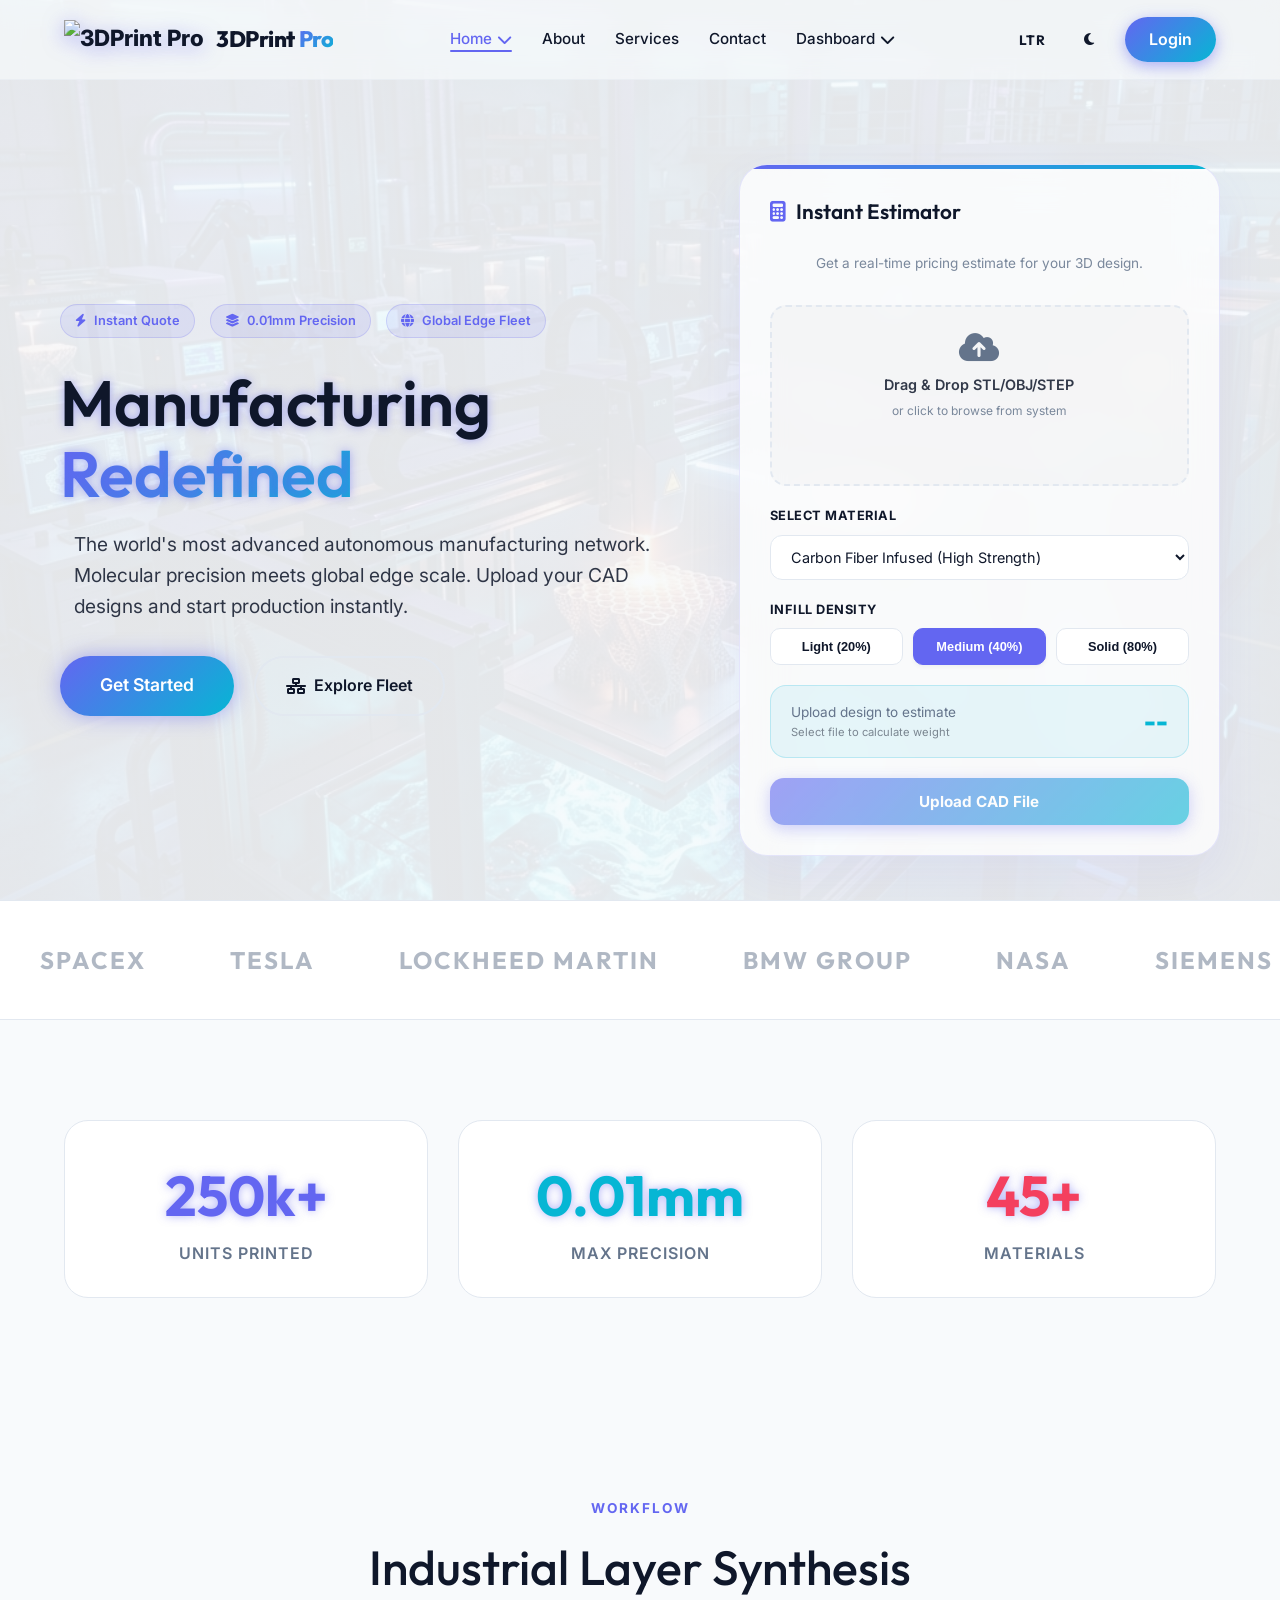
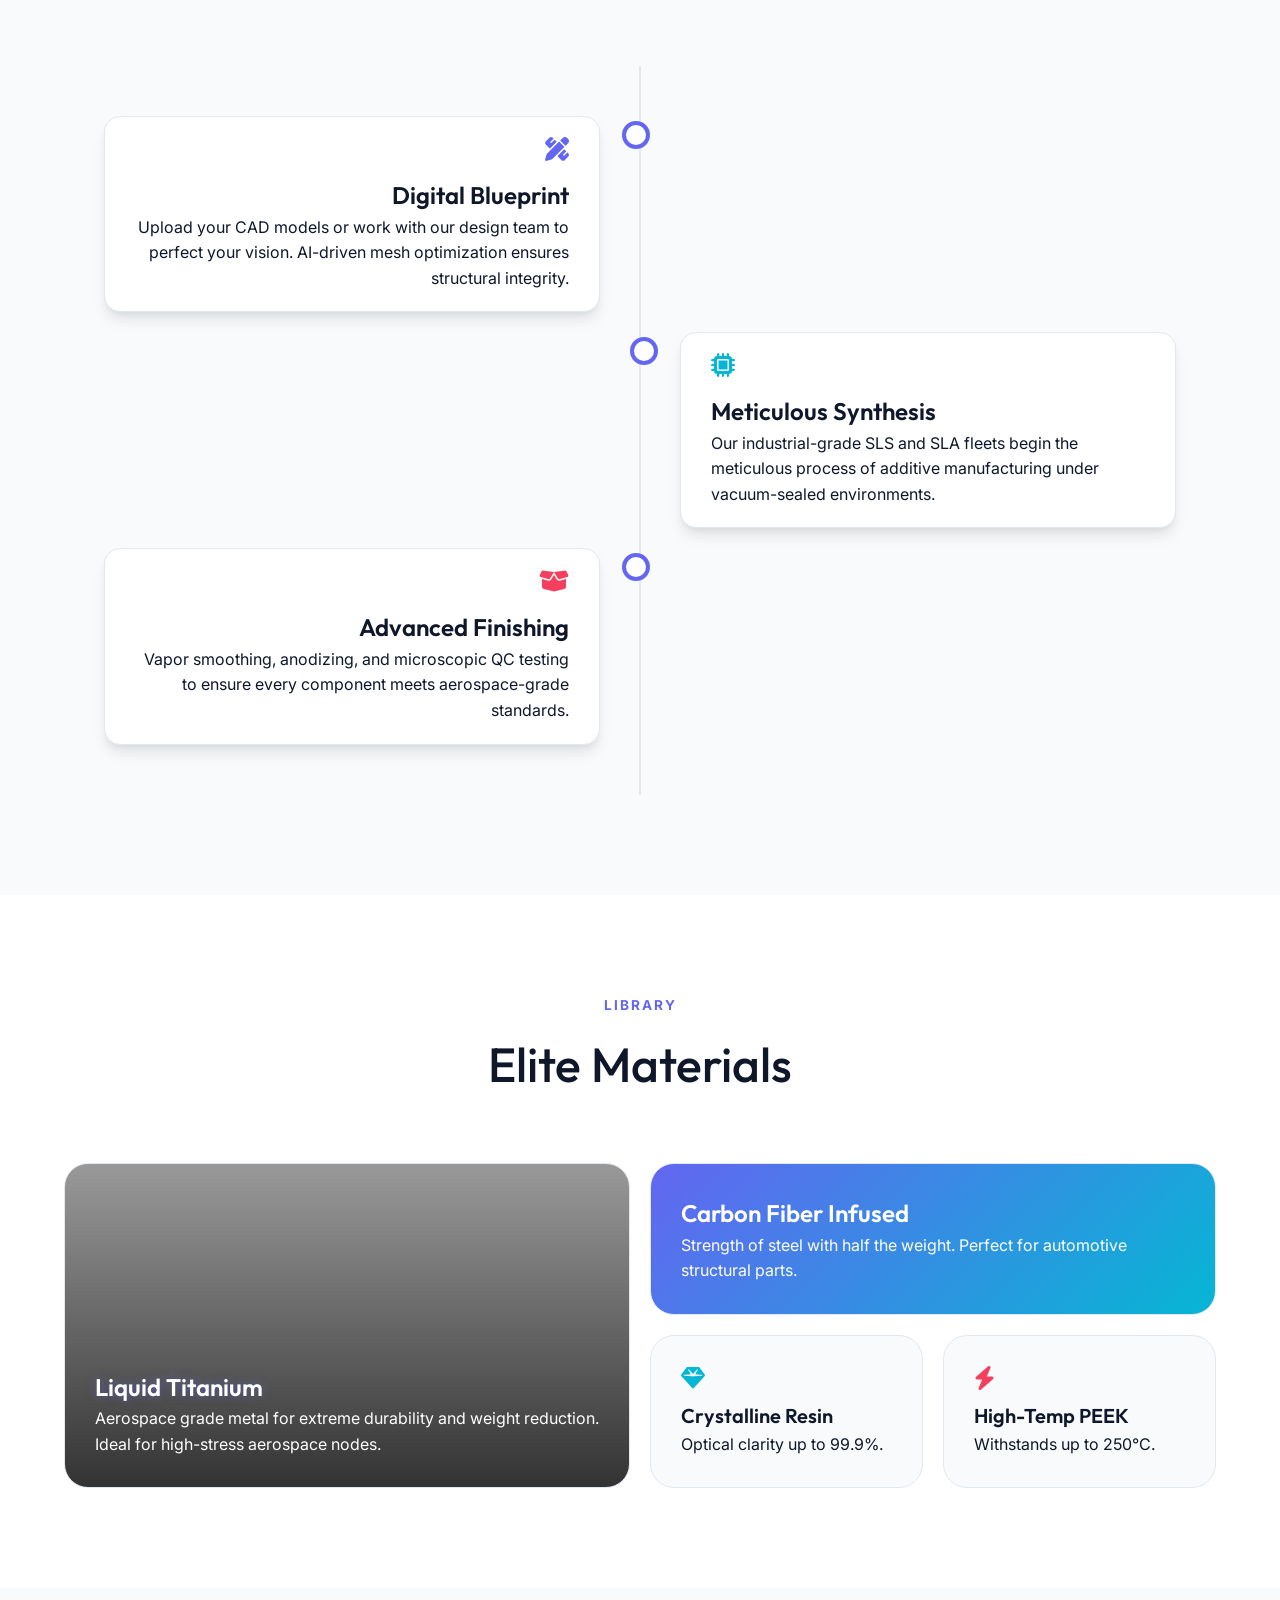
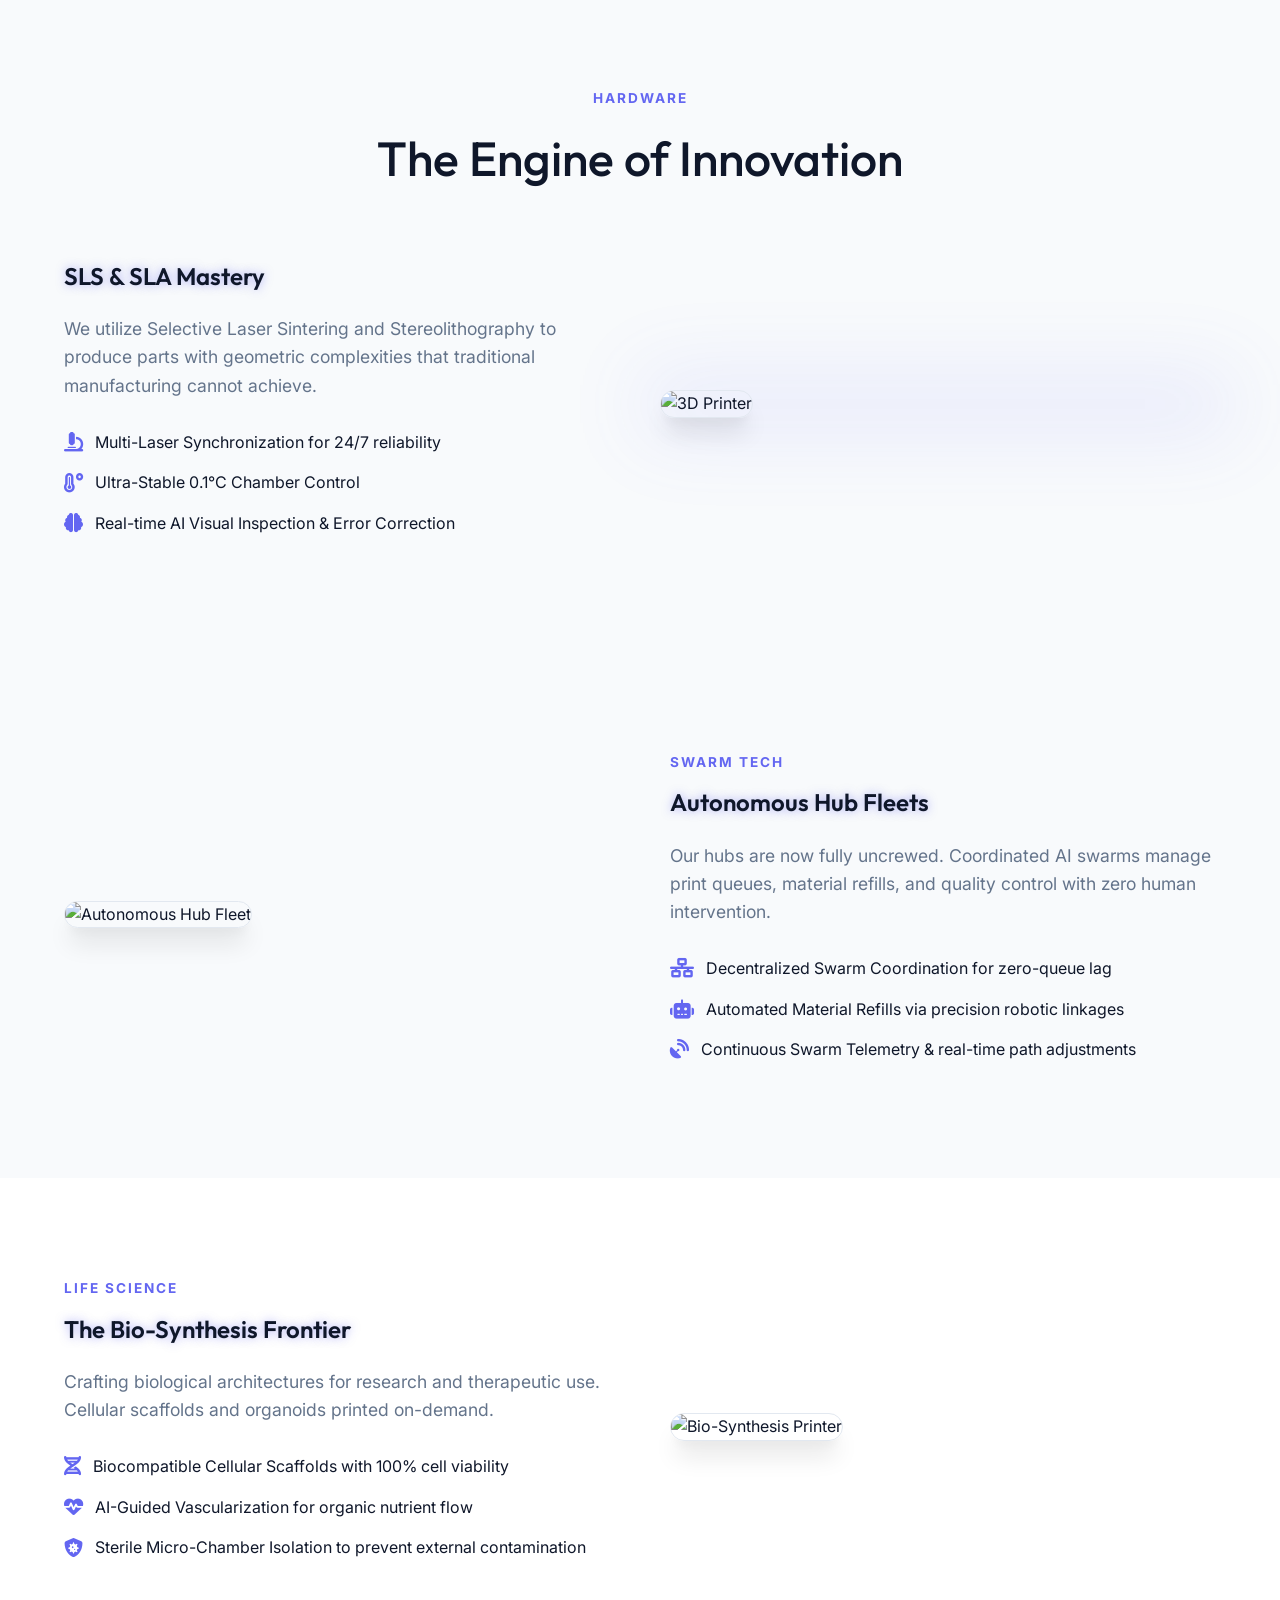
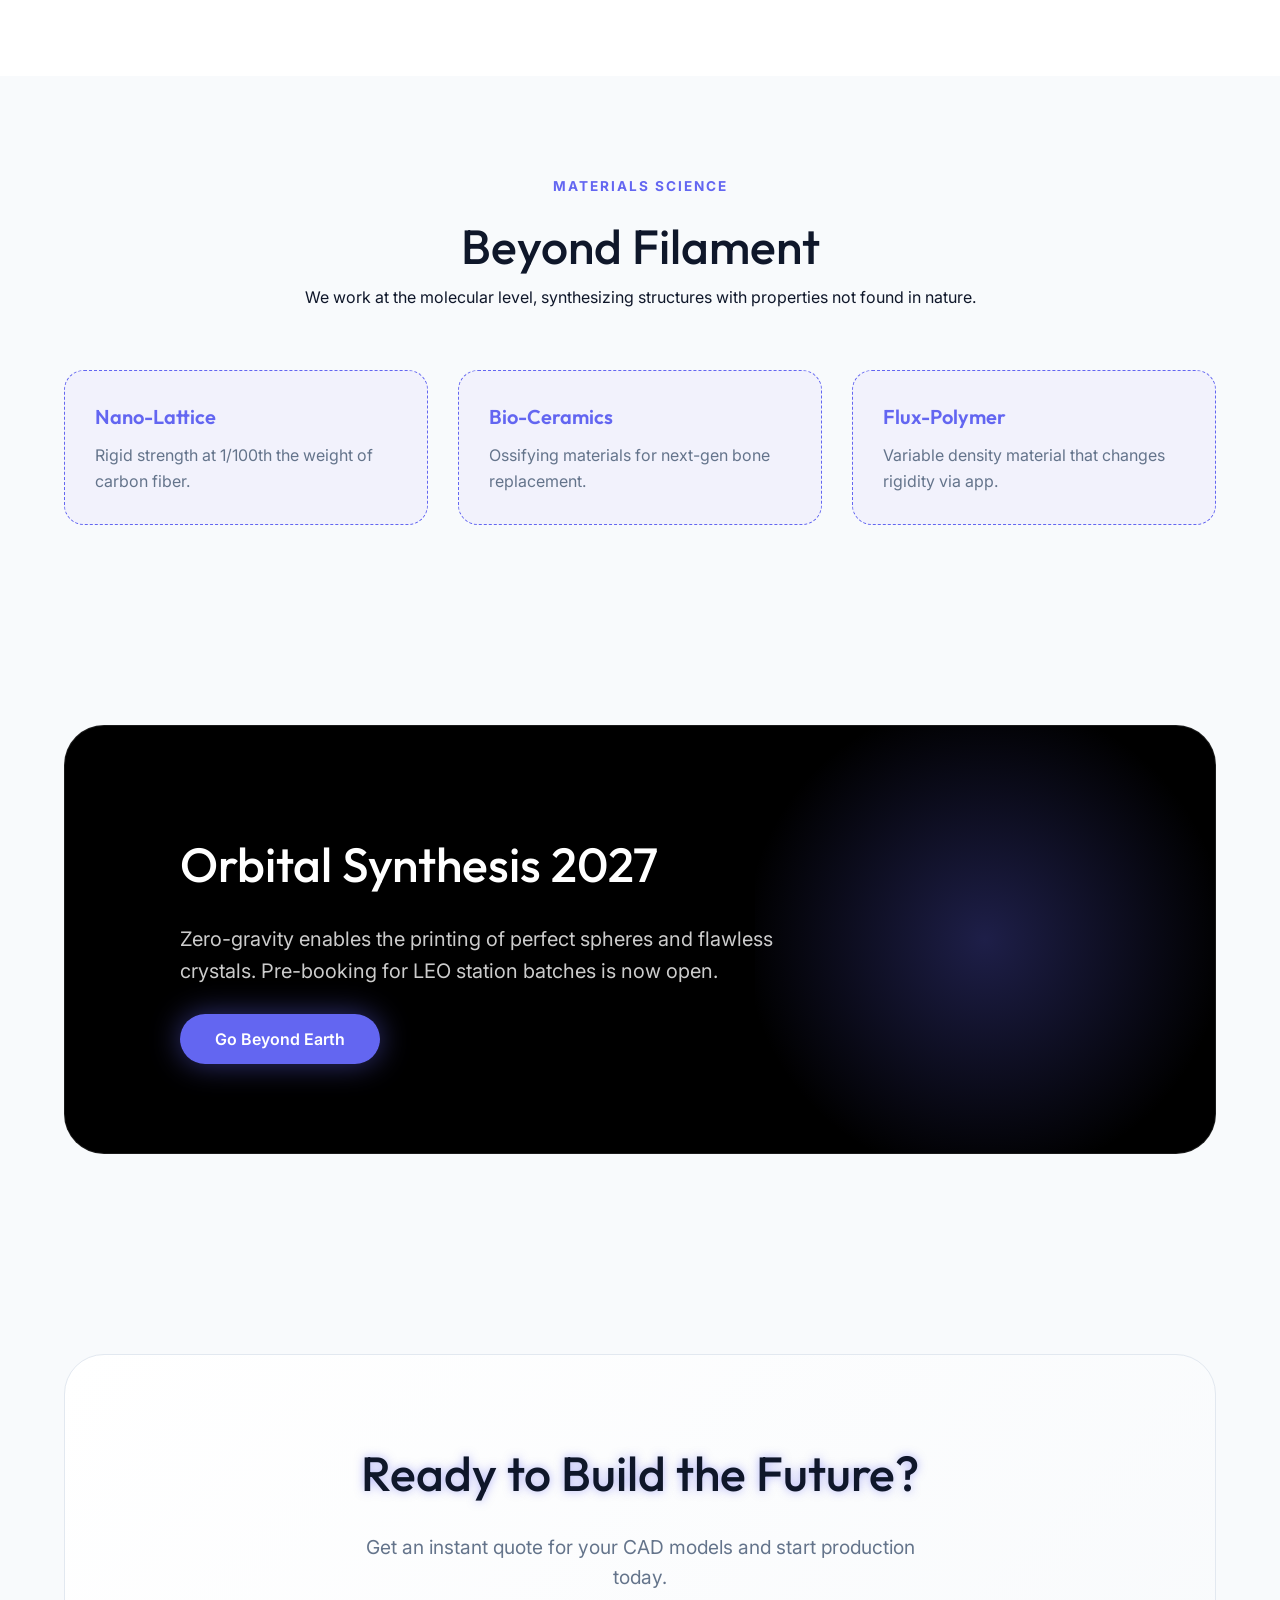
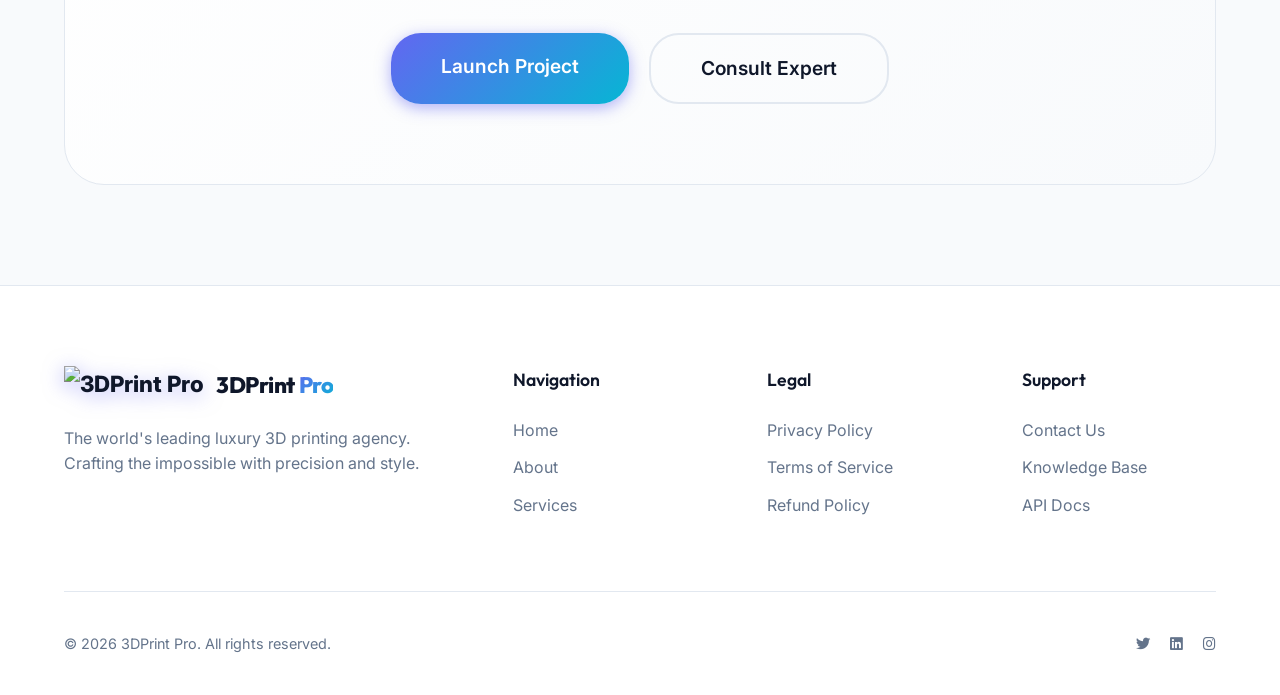
==== commit 01aee6bc: "Repeat commit: apply recent edits" ====
--- a/index.html
+++ b/index.html
@@ -279,7 +279,7 @@
             </div>
             <div style="display: flex; flex-wrap: wrap; gap: 40px; align-items: center;">
                 <div style="flex: 1; min-width: 300px;">
-                    <h3 class="glow-text" style="font-size: 2.2rem; margin-bottom: 20px;">SLS & SLA Mastery</h3>
+                    <h3 class="glow-text" style="margin-bottom: 20px;">SLS & SLA Mastery</h3>
                     <p style="margin-bottom: 30px; font-size: 1.1rem; color: var(--text-muted);">We utilize Selective Laser Sintering and Stereolithography to
                         produce parts with geometric complexities that traditional manufacturing cannot achieve.</p>
                     <ul style="list-style: none;">
@@ -314,14 +314,56 @@
                 </div>
                 <div style="flex: 1; min-width: 300px;">
                     <span class="section-tag">Swarm Tech</span>
-                    <h2 class="section-title">Autonomous Hub Fleets</h2>
-                    <p>Our hubs are now fully uncrewed. Coordinated AI swarms manage print queues, material refills, and quality control with zero human intervention.</p>
-                </div>
-            </div>
-        </section>
-
-        <!-- Section 7: Molecular Synthesis -->
-        <section id="molecular" style="background: var(--bg-card);" class="reveal">
+                    <h3 class="glow-text" style="margin-bottom: 20px;">Autonomous Hub Fleets</h3>
+                    <p style="margin-bottom: 30px; font-size: 1.1rem; color: var(--text-muted);">Our hubs are now fully uncrewed. Coordinated AI swarms manage print queues, material refills, and quality control with zero human intervention.</p>
+                    <ul style="list-style: none;">
+                        <li style="margin-bottom: 15px; display: flex; align-items: center; gap: 12px;">
+                            <i class="fas fa-network-wired" style="color: var(--primary); font-size: 1.2rem;"></i>
+                            <span>Decentralized Swarm Coordination for zero-queue lag</span>
+                        </li>
+                        <li style="margin-bottom: 15px; display: flex; align-items: center; gap: 12px;">
+                            <i class="fas fa-robot" style="color: var(--primary); font-size: 1.2rem;"></i>
+                            <span>Automated Material Refills via precision robotic linkages</span>
+                        </li>
+                        <li style="margin-bottom: 15px; display: flex; align-items: center; gap: 12px;">
+                            <i class="fas fa-satellite-dish" style="color: var(--primary); font-size: 1.2rem;"></i>
+                            <span>Continuous Swarm Telemetry & real-time path adjustments</span>
+                        </li>
+                    </ul>
+                </div>
+            </div>
+        </section>
+
+        <!-- Section 7: Bio-Printing (Life Science) -->
+        <section id="biosynthesis" style="background: var(--bg-card);" class="reveal">
+            <div style="display: flex; gap: 60px; align-items: center; flex-wrap: wrap-reverse;">
+                <div style="flex: 1; min-width: 300px;">
+                    <span class="section-tag">Life Science</span>
+                    <h3 class="glow-text" style="margin-bottom: 20px;">The Bio-Synthesis Frontier</h3>
+                    <p style="margin-bottom: 30px; font-size: 1.1rem; color: var(--text-muted);">Crafting biological architectures for research and therapeutic use. Cellular scaffolds and organoids printed on-demand.</p>
+                    <ul style="list-style: none;">
+                        <li style="margin-bottom: 15px; display: flex; align-items: center; gap: 12px;">
+                            <i class="fas fa-dna" style="color: var(--primary); font-size: 1.2rem;"></i>
+                            <span>Biocompatible Cellular Scaffolds with 100% cell viability</span>
+                        </li>
+                        <li style="margin-bottom: 15px; display: flex; align-items: center; gap: 12px;">
+                            <i class="fas fa-heartbeat" style="color: var(--primary); font-size: 1.2rem;"></i>
+                            <span>AI-Guided Vascularization for organic nutrient flow</span>
+                        </li>
+                        <li style="margin-bottom: 15px; display: flex; align-items: center; gap: 12px;">
+                            <i class="fas fa-shield-virus" style="color: var(--primary); font-size: 1.2rem;"></i>
+                            <span>Sterile Micro-Chamber Isolation to prevent external contamination</span>
+                        </li>
+                    </ul>
+                </div>
+                <div style="flex: 1; min-width: 300px;">
+                    <img src="3d6.webp" alt="Bio-Synthesis Printer" style="width: 100%; border-radius: 40px; border: 1px solid var(--border); box-shadow: var(--shadow-lg);">
+                </div>
+            </div>
+        </section>
+
+        <!-- Section 8: Molecular Synthesis -->
+        <section id="molecular" class="reveal">
             <div class="section-head">
                 <span class="section-tag">Materials Science</span>
                 <h2 class="section-title">Beyond Filament</h2>
@@ -353,25 +395,12 @@
             </div>
         </section>
 
-        <!-- Section 9: Bio-Printing -->
-        <section id="biosynthesis" style="background: var(--bg-card);" class="reveal">
-            <div style="display: flex; gap: 60px; align-items: center; flex-wrap: wrap-reverse;">
-                <div style="flex: 1; min-width: 300px;">
-                    <span class="section-tag">Life Science</span>
-                    <h2 class="section-title">The Bio-Synthesis Frontier</h2>
-                    <p>Crafting biological architectures for research and therapeutic use. Cellular scaffolds and organoids printed on-demand.</p>
-                </div>
-                <div style="flex: 1; min-width: 300px;">
-                    <img src="3d6.webp" alt="Bio-Synthesis Printer" style="width: 100%; border-radius: 40px; border: 1px solid var(--border); box-shadow: var(--shadow-lg);">
-                </div>
-            </div>
-        </section>
 
         <!-- CTA Banner -->
-        <section class="reveal" style="padding: 0 5% 100px;">
+        <section class="reveal" style="padding: 100px 5% 100px;">
             <div style="background: linear-gradient(135deg, var(--bg-card), var(--bg-main)); border: 1px solid var(--border); border-radius: 40px; padding: 80px 40px; text-align: center; position: relative; overflow: hidden;" class="cyber-grid">
                 <div style="position: relative; z-index: 1;">
-                    <h2 class="glow-text" style="font-size: 3rem; margin-bottom: 20px;">Ready to Build the Future?</h2>
+                    <h2 class="glow-text section-title" style="font-size: 3rem; margin-bottom: 20px;">Ready to Build the Future?</h2>
                     <p style="max-width: 600px; margin: 0 auto 40px; font-size: 1.2rem; color: var(--text-muted);">Get an instant quote for your CAD models and start production today.</p>
                     <div style="display: flex; gap: 20px; justify-content: center; flex-wrap: wrap;">
                         <a href="register.html" class="login-btn" style="padding: 18px 50px; font-size: 1.2rem;">Launch Project</a>
--- a/index.css
+++ b/index.css
@@ -1,4 +1,4 @@
-@import url('https://fonts.googleapis.com/css2?family=Outfit:wght@300;400;600;700;800&family=Inter:wght@300;400;500;600&display=swap');
+@import url('https://fonts.googleapis.com/css2?family=Outfit:wght@300;400;500;600;700;800&family=Inter:wght@300;400;500;600&display=swap');
 
 :root {
     /* Color Palette - Light Mode */
@@ -86,6 +86,16 @@
     font-weight: 700;
 }
 
+h3 {
+    font-size: 1.5rem;
+    font-weight: 600;
+}
+
+h4 {
+    font-size: 1.25rem;
+    font-weight: 600;
+}
+
 /* Glassmorphism Utilities */
 .glass {
     background: var(--header-bg);
@@ -413,6 +423,7 @@
     font-size: clamp(2.5rem, 8vw, 5rem);
     line-height: 1.1;
     margin-bottom: 24px;
+    font-weight: 600;
 }
 
 .hero p {
@@ -446,6 +457,7 @@
 .section-title {
     font-size: clamp(2rem, 5vw, 3rem);
     color: var(--text-main);
+    font-weight: 500;
 }
 
 /* Grid Layouts */
@@ -1213,6 +1225,7 @@
     font-size: clamp(2.5rem, 5vw, 4.5rem) !important;
     line-height: 1.1;
     margin-bottom: 20px;
+    font-weight: 600;
 }
 
 .hero-info-panel p {
